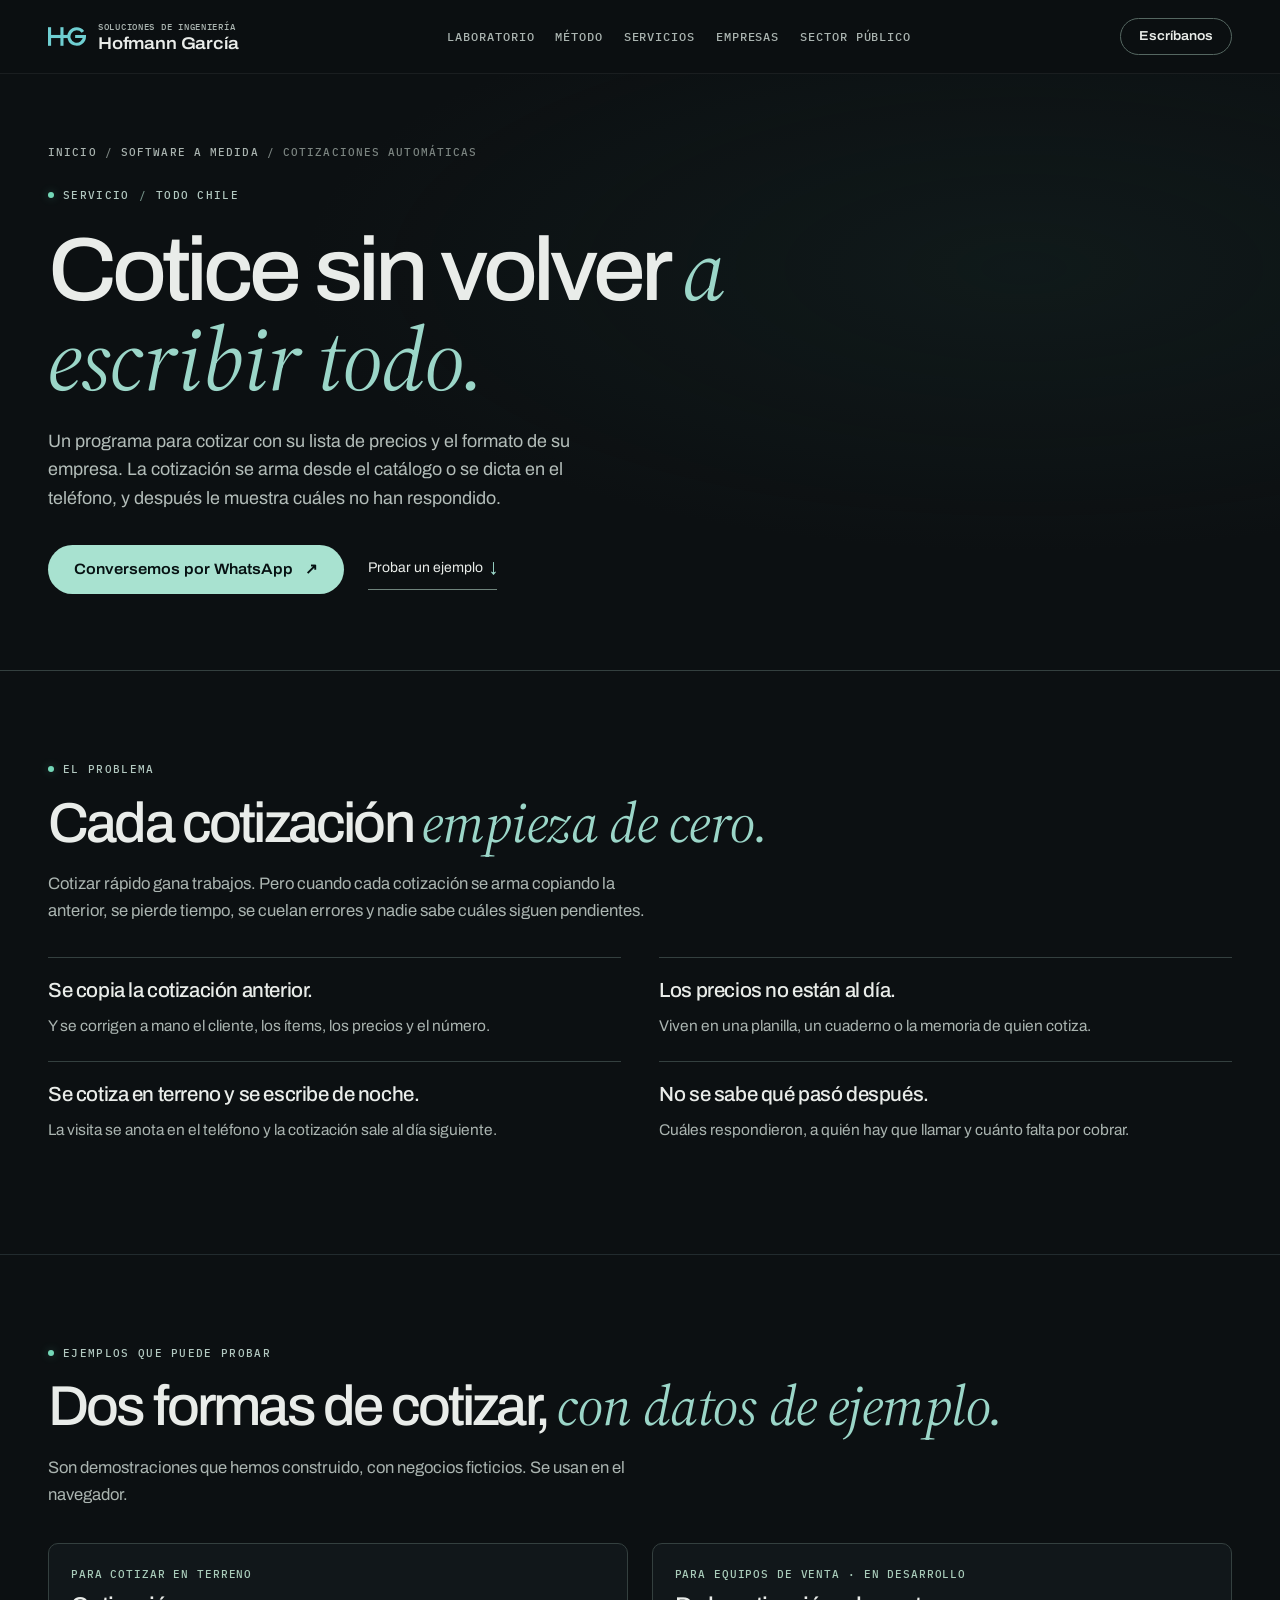
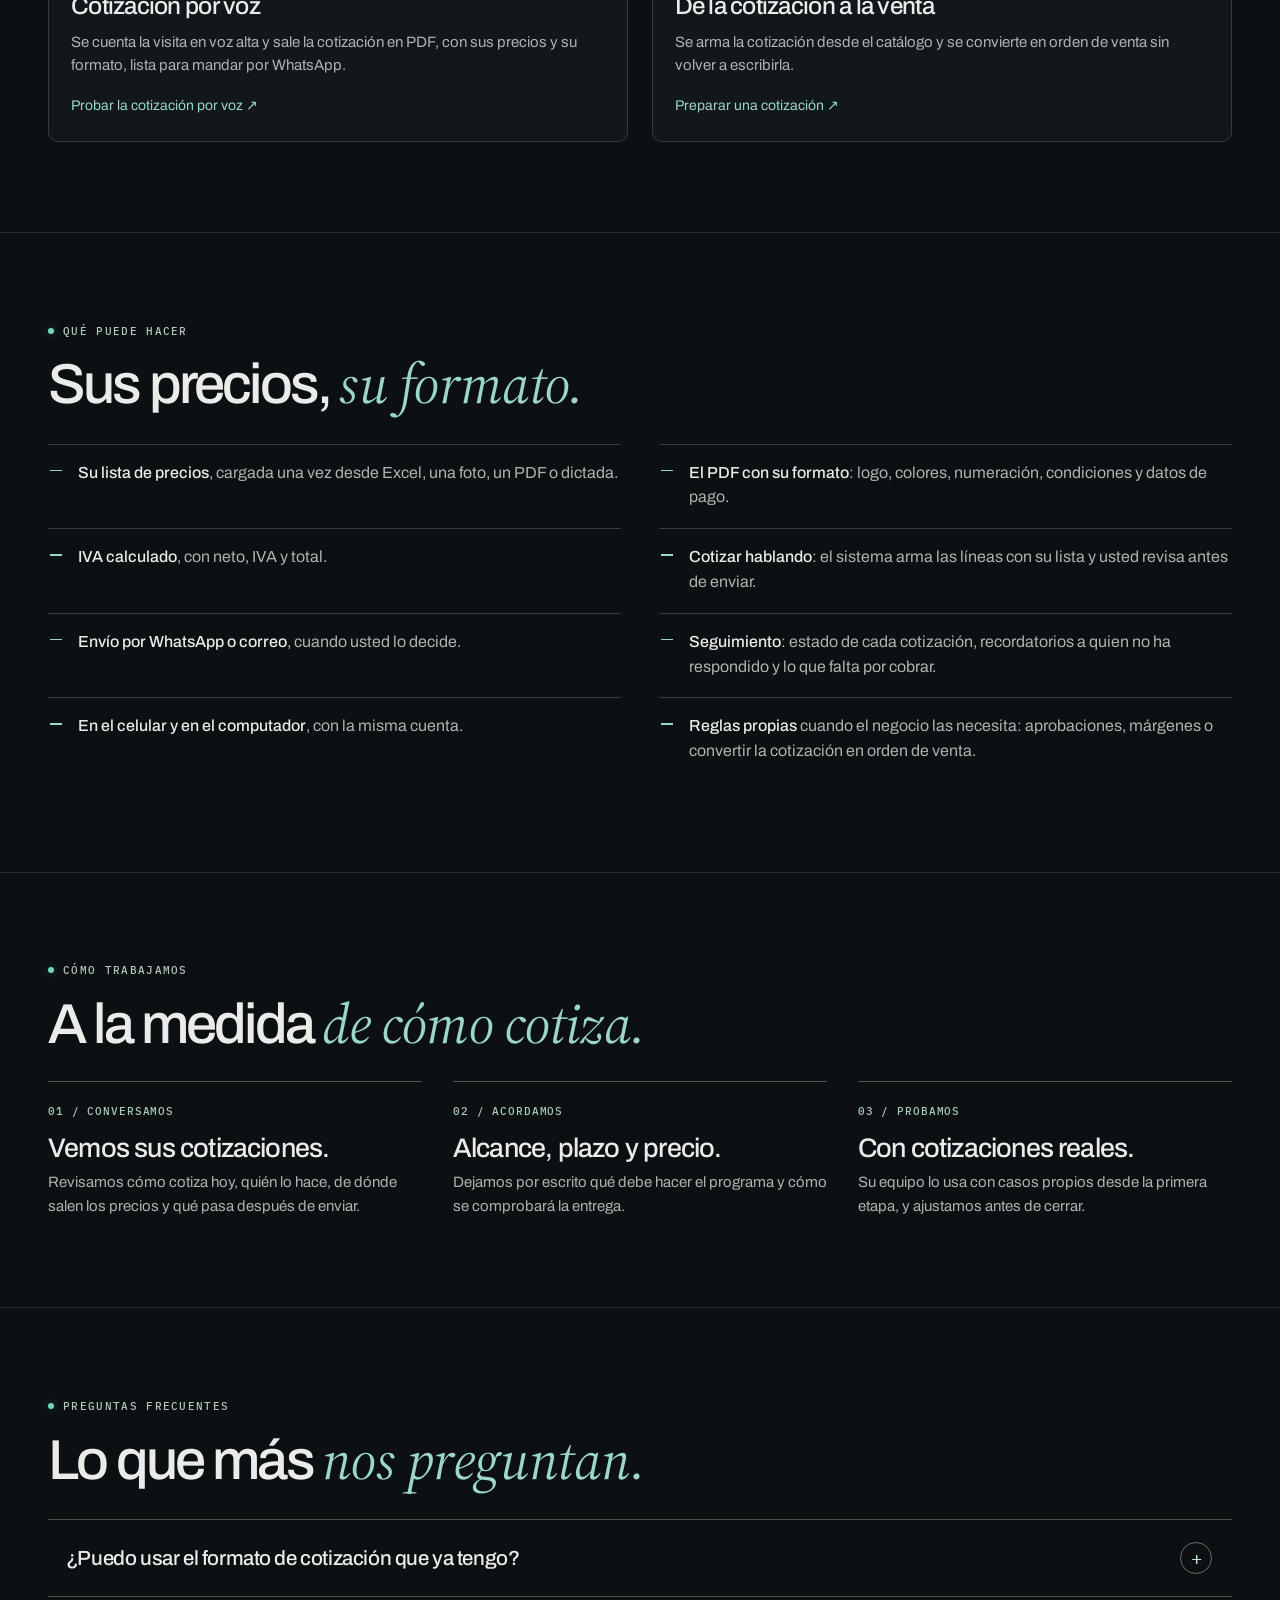
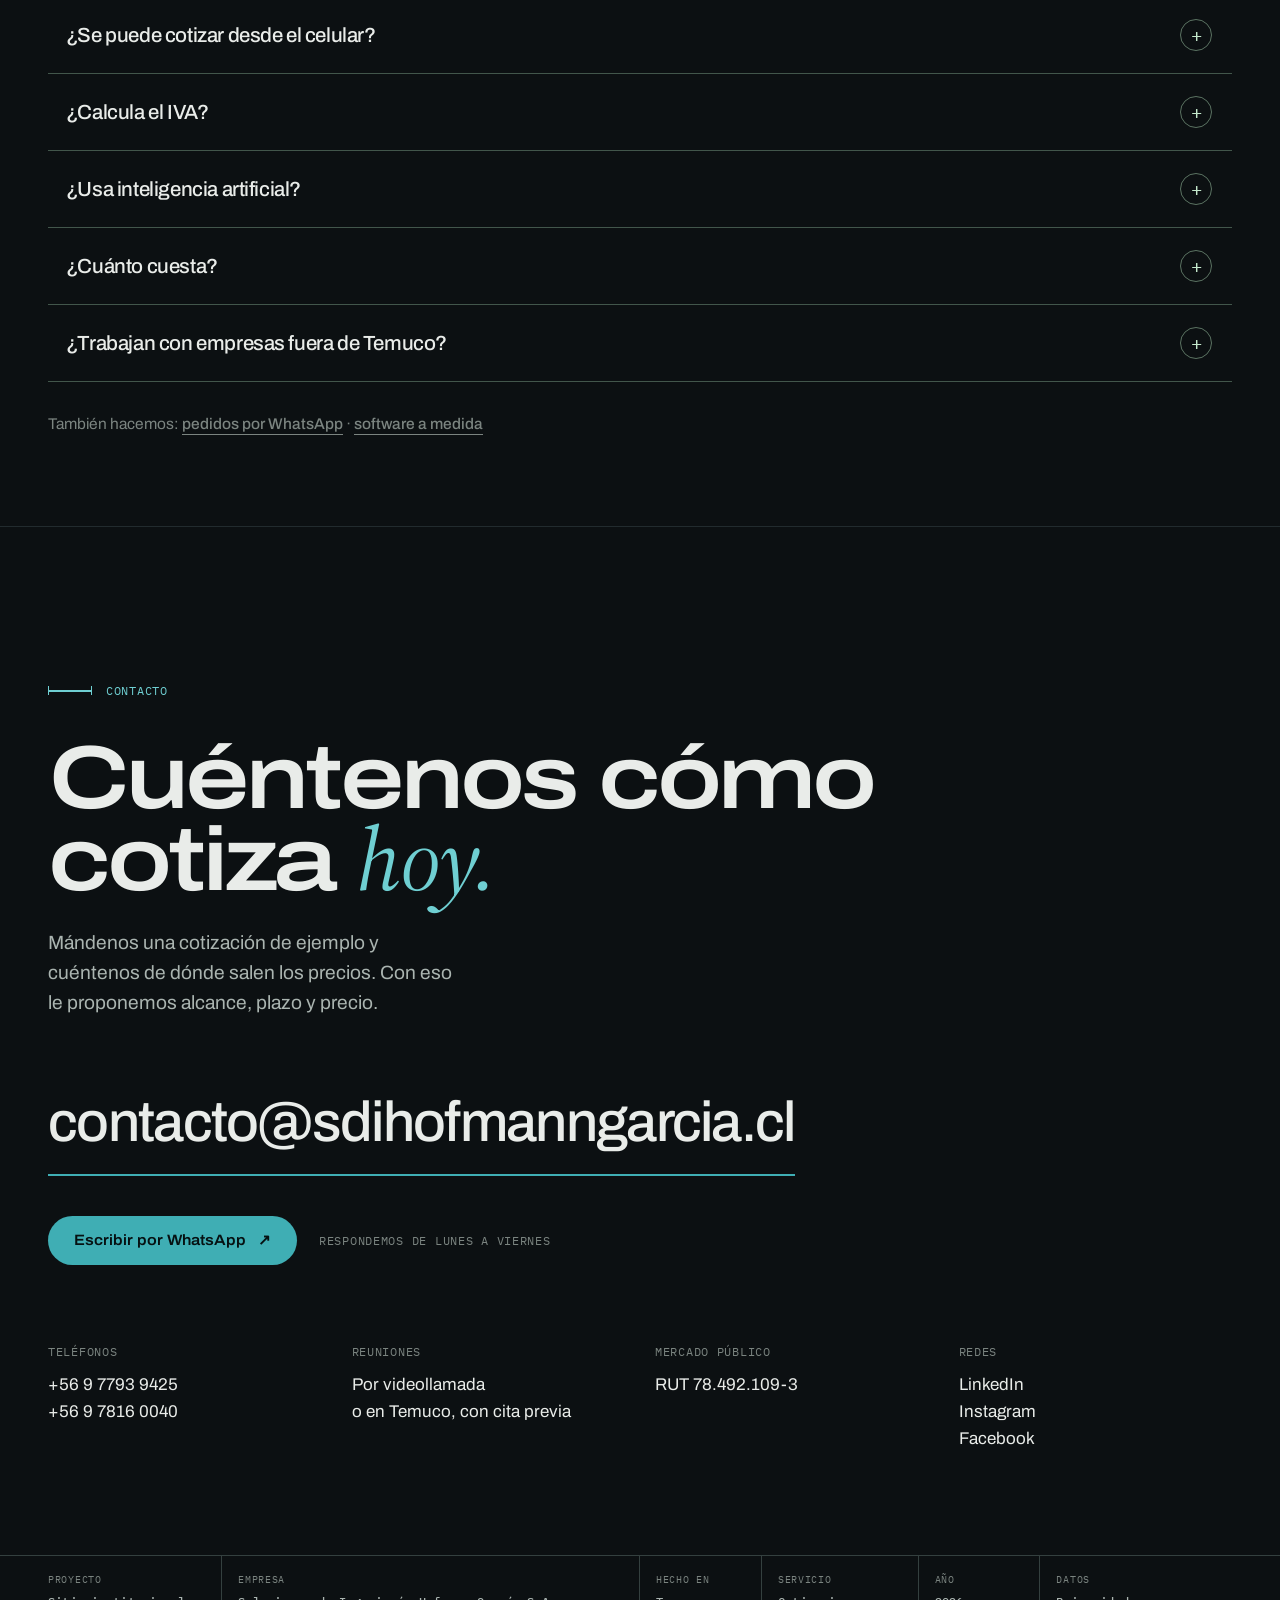
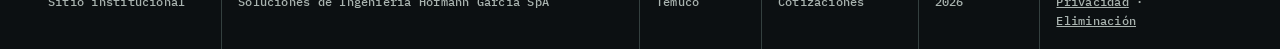
==== cotizaciones-automaticas/index.html @ 37c6a63c "Páginas de servicio: pedidos por WhatsApp y cotizaciones automáticas Co-Authored-By: Claude Opus 5.5" ====
<!doctype html>
<html lang="es">
<head>
<meta charset="utf-8">
<meta name="viewport" content="width=device-width, initial-scale=1">
<title>Programa para cotizar, también por voz — Hofmann García</title>
<meta name="description" content="Cotizaciones en PDF con sus precios y el formato de su empresa, armadas desde su lista o dictadas en el teléfono, con seguimiento de las que no responden. Para pymes de todo Chile.">
<meta name="theme-color" content="#0c1012">
<meta property="og:type" content="website">
<meta property="og:site_name" content="Soluciones de Ingeniería Hofmann García">
<meta property="og:title" content="Programa para cotizar, también por voz">
<meta property="og:description" content="Cotizaciones con sus precios y su formato, desde el catálogo o dictadas en el teléfono.">
<meta property="og:locale" content="es_CL">
<meta property="og:url" content="https://sdihofmanngarcia.cl/cotizaciones-automaticas/">
<meta property="og:image" content="https://sdihofmanngarcia.cl/assets/compartir.png">
<meta property="og:image:width" content="1200">
<meta property="og:image:height" content="630">
<meta property="og:image:alt" content="Cotizaciones automáticas. Soluciones de Ingeniería Hofmann García.">
<meta name="twitter:card" content="summary_large_image">
<link rel="canonical" href="https://sdihofmanngarcia.cl/cotizaciones-automaticas/">
<link rel="icon" href="../assets/favicon.svg" type="image/svg+xml">
<link rel="preconnect" href="https://fonts.googleapis.com">
<link rel="preconnect" href="https://fonts.gstatic.com" crossorigin>
<link rel="stylesheet" href="https://fonts.googleapis.com/css2?family=Archivo:wdth,wght@62..125,300..800&family=IBM+Plex+Mono:wght@400;500&family=Source+Serif+4:ital,opsz,wght@1,8..60,400;1,8..60,500&display=swap">
<link rel="stylesheet" href="../assets/estilos.css?v=7">
<link rel="stylesheet" href="../assets/laboratorio.css?v=2">
<link rel="stylesheet" href="../assets/secciones.css?v=1">
<link rel="stylesheet" href="../assets/servicio.css?v=2">
<script type="application/ld+json">
{"@context":"https://schema.org","@graph":[
{"@type":"Service","@id":"https://sdihofmanngarcia.cl/cotizaciones-automaticas/#servicio","name":"Programa para cotizar a medida","serviceType":"Sistema de cotizaciones","description":"Programa para cotizar con la lista de precios y el formato de la empresa: cotizaciones en PDF desde el catálogo o dictadas en el teléfono, con seguimiento de las que no han respondido.","url":"https://sdihofmanngarcia.cl/cotizaciones-automaticas/","provider":{"@type":"ProfessionalService","@id":"https://sdihofmanngarcia.cl/#empresa","name":"Soluciones de Ingeniería Hofmann García SpA","url":"https://sdihofmanngarcia.cl/"},"areaServed":{"@type":"Country","name":"Chile"},"availableLanguage":["es","en"]},
{"@type":"BreadcrumbList","itemListElement":[{"@type":"ListItem","position":1,"name":"Inicio","item":"https://sdihofmanngarcia.cl/"},{"@type":"ListItem","position":2,"name":"Desarrollo de software a medida","item":"https://sdihofmanngarcia.cl/desarrollo-de-software-a-medida/"},{"@type":"ListItem","position":3,"name":"Cotizaciones automáticas","item":"https://sdihofmanngarcia.cl/cotizaciones-automaticas/"}]},
{"@type":"FAQPage","mainEntity":[
{"@type":"Question","name":"¿Puedo usar el formato de cotización que ya tengo?","acceptedAnswer":{"@type":"Answer","text":"Sí. Tomamos como base una cotización que ya haya enviado: logo, colores, numeración, condiciones y datos de pago."}},
{"@type":"Question","name":"¿Se puede cotizar desde el celular?","acceptedAnswer":{"@type":"Answer","text":"Sí. Se cotiza en el teléfono, en terreno, y se sigue en el computador con la misma cuenta."}},
{"@type":"Question","name":"¿Calcula el IVA?","acceptedAnswer":{"@type":"Answer","text":"Sí. Los precios se guardan netos y la cotización muestra el neto, el IVA y el total."}},
{"@type":"Question","name":"¿Usa inteligencia artificial?","acceptedAnswer":{"@type":"Answer","text":"Puede usarla para ordenar una lista de precios o armar líneas a partir de lo dictado. Las reglas de su lista van primero y nada se envía sin que usted lo revise."}},
{"@type":"Question","name":"¿Cuánto cuesta?","acceptedAnswer":{"@type":"Answer","text":"Depende de cómo cotiza hoy: el tamaño del catálogo, cuántas personas cotizan y si hay aprobaciones o reglas de precio. Antes de empezar acordamos por escrito el alcance, el plazo y el precio."}},
{"@type":"Question","name":"¿Trabajan con empresas fuera de Temuco?","acceptedAnswer":{"@type":"Answer","text":"Sí. Trabajamos de forma remota con clientes de todo Chile, con reuniones por videollamada."}}
]}
]}
</script>
</head>
<body>
<a class="saltar" href="#contenido">Saltar al contenido</a>
<header class="barra">
  <a class="marca" href="../" aria-label="Soluciones de Ingeniería Hofmann García, inicio">
    <svg viewBox="0 0 147 72" width="38" height="19" aria-hidden="true"><g fill="none" stroke="currentColor" stroke-width="12"><path d="M6 0V72"/><path d="M54 0V72"/><path d="M6 36H81"/><path d="M135 18A30 30 0 1 0 141 36H105"/></g></svg>
    <span class="marca__texto"><span class="marca__pre">Soluciones de Ingeniería</span> <span>Hofmann García</span></span>
  </a>
  <nav class="menu" id="menu" aria-label="Secciones">
    <a href="../#laboratorio">Laboratorio</a>
    <a href="../#metodo">Método</a>
    <a href="../#servicios">Servicios</a>
    <a href="../#empresas">Empresas</a>
    <a href="../#sector-publico">Sector público</a>
  </nav>
  <div class="barra__lado">
    <a class="boton boton--chico" href="#contacto">Escríbanos</a>
    <button class="barra__abrir" type="button" aria-expanded="false" aria-controls="menu"><span></span><span></span><span class="sr">Menú</span></button>
  </div>
</header>

<main id="contenido">

  <section class="serv-cabeza">
    <div class="envoltura">
      <nav class="migas" aria-label="Ruta"><a href="../">Inicio</a> / <a href="../desarrollo-de-software-a-medida/">Software a medida</a> / Cotizaciones automáticas</nav>
      <p class="origen"><i aria-hidden="true"></i>Servicio <span>/</span> Todo Chile</p>
      <h1>Cotice sin volver <em>a escribir todo.</em></h1>
      <p class="serv-bajada">Un programa para cotizar con su lista de precios y el formato de su empresa. La cotización se arma desde el catálogo o se dicta en el teléfono, y después le muestra cuáles no han respondido.</p>
      <div class="serv-acciones">
        <a class="boton" href="https://wa.me/56978160040?text=Hola%2C%20vi%20su%20p%C3%A1gina%20de%20cotizaciones%20y%20quiero%20mejorar%20c%C3%B3mo%20cotizamos." target="_blank" rel="noopener">Conversemos por WhatsApp <span aria-hidden="true">↗</span></a>
        <a class="enlace-lab" href="#ejemplos">Probar un ejemplo <span aria-hidden="true">↓</span></a>
      </div>
    </div>
  </section>

  <section class="serv-bloque" id="problema">
    <div class="envoltura">
      <p class="origen"><i aria-hidden="true"></i>El problema</p>
      <h2>Cada cotización <em>empieza de cero.</em></h2>
      <p class="serv-intro">Cotizar rápido gana trabajos. Pero cuando cada cotización se arma copiando la anterior, se pierde tiempo, se cuelan errores y nadie sabe cuáles siguen pendientes.</p>
      <ul class="senales">
        <li><b>Se copia la cotización anterior.</b><span>Y se corrigen a mano el cliente, los ítems, los precios y el número.</span></li>
        <li><b>Los precios no están al día.</b><span>Viven en una planilla, un cuaderno o la memoria de quien cotiza.</span></li>
        <li><b>Se cotiza en terreno y se escribe de noche.</b><span>La visita se anota en el teléfono y la cotización sale al día siguiente.</span></li>
        <li><b>No se sabe qué pasó después.</b><span>Cuáles respondieron, a quién hay que llamar y cuánto falta por cobrar.</span></li>
      </ul>
    </div>
  </section>

  <section class="serv-bloque" id="ejemplos">
    <div class="envoltura">
      <p class="origen"><i aria-hidden="true"></i>Ejemplos que puede probar</p>
      <h2>Dos formas de cotizar, <em>con datos de ejemplo.</em></h2>
      <p class="serv-intro">Son demostraciones que hemos construido, con negocios ficticios. Se usan en el navegador.</p>
      <div class="ejemplos ejemplos--dos">
        <a class="ejemplo" href="https://cotizar-demo.sdihofmanngarcia.cl/" target="_blank" rel="noopener"><small>Para cotizar en terreno</small><h3>Cotización por voz</h3><p>Se cuenta la visita en voz alta y sale la cotización en PDF, con sus precios y su formato, lista para mandar por WhatsApp.</p><span>Probar la cotización por voz ↗</span></a>
        <a class="ejemplo" href="../#gestion-demo"><small>Para equipos de venta · en desarrollo</small><h3>De la cotización a la venta</h3><p>Se arma la cotización desde el catálogo y se convierte en orden de venta sin volver a escribirla.</p><span>Preparar una cotización ↗</span></a>
      </div>
    </div>
  </section>

  <section class="serv-bloque" id="que-hace">
    <div class="envoltura">
      <p class="origen"><i aria-hidden="true"></i>Qué puede hacer</p>
      <h2>Sus precios, <em>su formato.</em></h2>
      <ul class="entregables">
        <li><b>Su lista de precios</b>, cargada una vez desde Excel, una foto, un PDF o dictada.</li>
        <li><b>El PDF con su formato</b>: logo, colores, numeración, condiciones y datos de pago.</li>
        <li><b>IVA calculado</b>, con neto, IVA y total.</li>
        <li><b>Cotizar hablando</b>: el sistema arma las líneas con su lista y usted revisa antes de enviar.</li>
        <li><b>Envío por WhatsApp o correo</b>, cuando usted lo decide.</li>
        <li><b>Seguimiento</b>: estado de cada cotización, recordatorios a quien no ha respondido y lo que falta por cobrar.</li>
        <li><b>En el celular y en el computador</b>, con la misma cuenta.</li>
        <li><b>Reglas propias</b> cuando el negocio las necesita: aprobaciones, márgenes o convertir la cotización en orden de venta.</li>
      </ul>
    </div>
  </section>

  <section class="serv-bloque" id="como">
    <div class="envoltura">
      <p class="origen"><i aria-hidden="true"></i>Cómo trabajamos</p>
      <h2>A la medida <em>de cómo cotiza.</em></h2>
      <div class="etapas">
        <article><span>01 / Conversamos</span><h3>Vemos sus cotizaciones.</h3><p>Revisamos cómo cotiza hoy, quién lo hace, de dónde salen los precios y qué pasa después de enviar.</p></article>
        <article><span>02 / Acordamos</span><h3>Alcance, plazo y precio.</h3><p>Dejamos por escrito qué debe hacer el programa y cómo se comprobará la entrega.</p></article>
        <article><span>03 / Probamos</span><h3>Con cotizaciones reales.</h3><p>Su equipo lo usa con casos propios desde la primera etapa, y ajustamos antes de cerrar.</p></article>
      </div>
    </div>
  </section>

  <section class="serv-bloque" id="preguntas">
    <div class="envoltura">
      <p class="origen"><i aria-hidden="true"></i>Preguntas frecuentes</p>
      <h2>Lo que más <em>nos preguntan.</em></h2>
      <div class="preguntas">
        <details class="pregunta"><summary>¿Puedo usar el formato de cotización que ya tengo?<i aria-hidden="true"></i></summary><p>Sí. Tomamos como base una cotización que ya haya enviado: logo, colores, numeración, condiciones y datos de pago.</p></details>
        <details class="pregunta"><summary>¿Se puede cotizar desde el celular?<i aria-hidden="true"></i></summary><p>Sí. Se cotiza en el teléfono, en terreno, y se sigue en el computador con la misma cuenta.</p></details>
        <details class="pregunta"><summary>¿Calcula el IVA?<i aria-hidden="true"></i></summary><p>Sí. Los precios se guardan netos y la cotización muestra el neto, el IVA y el total.</p></details>
        <details class="pregunta"><summary>¿Usa inteligencia artificial?<i aria-hidden="true"></i></summary><p>Puede usarla para ordenar una lista de precios o armar líneas a partir de lo dictado. Las reglas de su lista van primero y nada se envía sin que usted lo revise.</p></details>
        <details class="pregunta"><summary>¿Cuánto cuesta?<i aria-hidden="true"></i></summary><p>Depende de cómo cotiza hoy: el tamaño del catálogo, cuántas personas cotizan y si hay aprobaciones o reglas de precio. Antes de empezar acordamos por escrito el alcance, el plazo y el precio. <a class="enlace" href="../desarrollo-de-software-a-medida/">Así trabajamos los proyectos a medida</a>.</p></details>
        <details class="pregunta"><summary>¿Trabajan con empresas fuera de Temuco?<i aria-hidden="true"></i></summary><p>Sí. Trabajamos de forma remota con clientes de todo Chile, con reuniones por videollamada.</p></details>
      </div>
      <p class="serv-relacionadas">También hacemos: <a class="enlace" href="../pedidos-por-whatsapp/">pedidos por WhatsApp</a> · <a class="enlace" href="../desarrollo-de-software-a-medida/">software a medida</a></p>
    </div>
  </section>

  <section class="contacto serv-contacto" id="contacto">
    <div class="envoltura">
      <p class="rotulo mono"><span class="cota-mini"></span>Contacto</p>
      <h2 class="contacto__titulo">Cuéntenos cómo<br>cotiza <em>hoy.</em></h2>
      <p class="entrada">Mándenos una cotización de ejemplo y cuéntenos de dónde salen los precios. Con eso le proponemos alcance, plazo y precio.</p>
      <a class="contacto__correo" href="mailto:contacto@sdihofmanngarcia.cl?subject=Consulta%3A%20cotizaciones">contacto@sdihofmanngarcia.cl</a>
      <p class="contacto__whatsapp"><a class="boton" href="https://wa.me/56978160040?text=Hola%2C%20vi%20su%20p%C3%A1gina%20de%20cotizaciones%20y%20quiero%20mejorar%20c%C3%B3mo%20cotizamos." target="_blank" rel="noopener">Escribir por WhatsApp <span aria-hidden="true">↗</span></a><span class="mono">Respondemos de lunes a viernes</span></p>
      <div class="contacto__datos">
        <div><p class="mono">Teléfonos</p><p><a href="tel:+56977939425">+56 9 7793 9425</a><br><a href="tel:+56978160040">+56 9 7816 0040</a></p></div>
        <div><p class="mono">Reuniones</p><p>Por videollamada<br>o en Temuco, con cita previa</p></div>
        <div><p class="mono">Mercado Público</p><p>RUT 78.492.109-3</p></div>
        <div><p class="mono">Redes</p><p><a href="https://www.linkedin.com/company/hofmann-garcia/" target="_blank" rel="noopener">LinkedIn</a><br><a href="https://www.instagram.com/soluciones.hg" target="_blank" rel="noopener">Instagram</a><br><a href="https://www.facebook.com/solucioneshofmanngarcia" target="_blank" rel="noopener">Facebook</a></p></div>
      </div>
    </div>
    <footer class="pie">
      <div class="envoltura pie__cajetin mono">
        <div><span>Proyecto</span><b>Sitio institucional</b></div>
        <div><span>Empresa</span><b>Soluciones de Ingeniería Hofmann García SpA</b></div>
        <div><span>Hecho en</span><b>Temuco</b></div>
        <div><span>Servicio</span><b>Cotizaciones</b></div>
        <div><span>Año</span><b class="pie__anio">2026</b></div>
        <div><span>Datos</span><b><a href="../privacidad.html">Privacidad</a> · <a href="../eliminacion-de-datos.html">Eliminación</a></b></div>
      </div>
    </footer>
  </section>
</main>

<script>
(() => {
  const menu = document.getElementById('menu'), abrir = document.querySelector('.barra__abrir'), barra = document.querySelector('.barra');
  const movil = matchMedia('(max-width: 900px)');
  const cerrar = () => { menu.classList.remove('abierto'); abrir.setAttribute('aria-expanded', 'false'); menu.inert = movil.matches; };
  cerrar(); movil.addEventListener('change', cerrar);
  abrir.addEventListener('click', () => { const ab = !menu.classList.contains('abierto'); menu.classList.toggle('abierto', ab); menu.inert = !ab && movil.matches; abrir.setAttribute('aria-expanded', String(ab)); });
  document.addEventListener('keydown', (e) => { if (e.key === 'Escape' && menu.classList.contains('abierto')) { cerrar(); abrir.focus(); } });
  addEventListener('scroll', () => barra.classList.toggle('con-fondo', scrollY > 40), { passive: true });
  document.querySelector('.pie__anio').textContent = new Date().getFullYear();
})();
</script>
</body>
</html>
---- assets/estilos.css ----
/* Hofmann García — sitio 2026
 * Grafito y teal de la marca. Archivo expandido para los titulares, Source
 * Serif en cursiva para el énfasis, IBM Plex Mono para todo lo que se lee
 * como rótulo de plano. */

:root{
  color-scheme:dark;
  --fondo:#0c1012; --fondo-2:#11171a; --sup:#151c1f; --sup-2:#1b2427;
  --tinta:#E9ECE9; --tinta-2:#AAB4B0; --tenue:#7B8480;
  --regla:#222b2e; --regla-2:#34403f;
  --acento:#3FAEB4; --acento-claro:#6FCFD2; --acento-hondo:#14646D; --acento-velo:rgba(63,174,180,.12);
  --lago:#7C8FE8;
  --papel:#F1F2EF; --papel-tinta:#141819; --papel-2:#4a5152; --papel-regla:#cfd3cc;

  --titular:"Archivo","Helvetica Neue",Arial,sans-serif;
  --serif:"Source Serif 4",Georgia,serif;
  --mono:"IBM Plex Mono",ui-monospace,Consolas,monospace;

  --ancho:1320px;
  --margen:clamp(16px,4vw,48px);
  --banda:clamp(88px,12vw,180px);
  --curva:cubic-bezier(.2,.7,.1,1);
}

*,*::before,*::after{box-sizing:border-box}
html{-webkit-text-size-adjust:100%;text-size-adjust:100%;overflow-x:clip}
html.lenis,html.lenis body{height:auto}
.lenis.lenis-smooth{scroll-behavior:auto!important}
body{
  margin:0;background:var(--fondo);color:var(--tinta);
  font:400 17px/1.6 var(--titular);font-variation-settings:"wdth" 100;
  -webkit-font-smoothing:antialiased;overflow-x:hidden;
}
body.cargando{overflow:hidden}
img,svg{display:block;max-width:100%}
a{color:inherit}
h1,h2,h3{margin:0;font-weight:600}
p{margin:0}
.mono{font-family:var(--mono);font-size:12px;letter-spacing:.06em;text-transform:uppercase}
.sr{position:absolute;width:1px;height:1px;overflow:hidden;clip:rect(0 0 0 0);white-space:nowrap}
.envoltura{width:100%;max-width:var(--ancho);margin:0 auto;padding:0 var(--margen)}
em{font-family:var(--serif);font-style:italic;font-weight:400;color:var(--acento-claro);font-variation-settings:normal;letter-spacing:-.01em}
:focus-visible{outline:2px solid var(--acento-claro);outline-offset:3px;border-radius:2px}
::selection{background:var(--acento);color:#061112}

.saltar{position:fixed;left:12px;top:-60px;z-index:100;background:var(--acento);color:#061112;padding:10px 14px;font-weight:600;text-decoration:none}
.saltar:focus{top:12px}

main{position:relative;z-index:2}
/* ------------------------------------------------------------ barra */
.barra{
  position:fixed;top:0;left:0;right:0;z-index:40;
  display:flex;align-items:center;justify-content:space-between;gap:24px;
  padding:18px var(--margen);
  transition:background .4s,border-color .4s,transform .5s var(--curva);
  border-bottom:1px solid transparent;
}
.barra.con-fondo{background:rgba(12,16,18,.78);backdrop-filter:blur(12px);-webkit-backdrop-filter:blur(12px);border-color:var(--regla)}
.barra.oculta{transform:translateY(-100%)}
.marca{white-space:nowrap;display:flex;align-items:center;gap:12px;text-decoration:none;font-weight:600;letter-spacing:-.01em;font-variation-settings:"wdth" 110}
.marca svg{color:var(--acento-claro)}
/* en pantallas anchas el nombre va en una línea; en las demás, apilado */
.marca__pre{font-weight:500}
@media (max-width:1360px){
  .marca__texto{display:flex;flex-direction:column;line-height:1.15}
  .marca__pre{font:500 10.5px/1.2 var(--mono);letter-spacing:.06em;text-transform:uppercase;color:var(--tinta-2)}
}
.menu{display:flex;gap:clamp(14px,2.2vw,34px)}
.menu a{white-space:nowrap;font:500 12px/1 var(--mono);letter-spacing:.08em;text-transform:uppercase;text-decoration:none;color:var(--tinta-2);padding:8px 0;position:relative}
.menu a::after{content:"";position:absolute;left:0;right:0;bottom:2px;height:1px;background:var(--acento-claro);transform:scaleX(0);transform-origin:right;transition:transform .45s var(--curva)}
.menu a:hover,.menu a.activo{color:var(--tinta)}
.menu a:hover::after,.menu a.activo::after{transform:scaleX(1);transform-origin:left}
.barra__lado{display:flex;align-items:center;gap:20px}
.reloj{white-space:nowrap;font:500 11px/1 var(--mono);letter-spacing:.1em;text-transform:uppercase;color:var(--tenue)}
.reloj b{color:var(--tinta-2);font-weight:500}
.barra__abrir{display:none;background:none;border:0;padding:10px 4px;color:var(--tinta)}
.barra__abrir span:not(.sr){display:block;width:24px;height:1.5px;background:currentColor;margin:5px 0;transition:transform .4s var(--curva)}
.barra__abrir[aria-expanded="true"] span:nth-child(1){transform:translateY(3.25px) rotate(45deg)}
.barra__abrir[aria-expanded="true"] span:nth-child(2){transform:translateY(-3.25px) rotate(-45deg)}

/* ------------------------------------------------------------ botones */
.boton{
  --x:0px;--y:0px;
  display:inline-flex;align-items:center;gap:12px;
  padding:17px 26px;background:var(--acento);color:#061112;text-decoration:none;
  font:600 15px/1 var(--titular);font-variation-settings:"wdth" 108;
  border-radius:999px;position:relative;overflow:hidden;isolation:isolate;
  transition:color .4s;
}
.boton::before{content:"";position:absolute;inset:0;z-index:-1;background:var(--tinta);transform:translateY(101%);border-radius:inherit;transition:transform .5s var(--curva)}
.boton:hover::before{transform:none}
.boton span{transition:transform .4s var(--curva)}
.boton:hover span{transform:translateX(4px)}
.boton--chico{padding:11px 18px;font-size:13px}
.enlace{font-weight:500;text-decoration:none;background:linear-gradient(currentColor,currentColor) 0 100%/100% 1px no-repeat;padding-bottom:3px;transition:background-size .5s var(--curva)}
.enlace:hover{background-size:0 1px;background-position:100% 100%}

/* ------------------------------------------------------------ regla */
.regla{
  position:fixed;right:clamp(14px,1.6vw,26px);top:50%;z-index:30;
  height:min(46vh,380px);transform:translateY(-50%);
  display:flex;flex-direction:column;align-items:center;
}
.regla__tope{width:11px;height:1.5px;background:var(--acento)}
.regla__linea{flex:1;width:1.5px;background:var(--regla-2);position:relative}
.regla__avance{position:absolute;left:0;top:0;width:100%;height:100%;background:var(--acento);transform-origin:top;transform:scaleY(0)}
.regla__rotulo{
  position:absolute;right:18px;top:50%;writing-mode:vertical-rl;transform:translateY(-50%) rotate(180deg);
  font:500 10.5px/1 var(--mono);letter-spacing:.14em;text-transform:uppercase;color:var(--tenue);white-space:nowrap;
}
.regla__rotulo b{color:var(--tinta);font-weight:500}
/* sobre la banda clara, la regla y el cursor pasan a tinta oscura */
.en-claro .regla__rotulo{color:var(--papel-2)}
.en-claro .regla__rotulo b{color:var(--papel-tinta)}
.en-claro .regla__linea{background:var(--papel-regla)}
.en-claro .regla__tope,.en-claro .regla__avance{background:var(--acento-hondo)}
.en-claro .cursor__cruz::before,.en-claro .cursor__cruz::after{background:var(--papel-tinta)}

/* ------------------------------------------------------------ rótulos de sección */
.rotulo{display:flex;align-items:center;gap:14px;color:var(--acento-claro);margin-bottom:clamp(22px,3vw,38px)}
.cota-mini{display:inline-block;width:44px;height:9px;position:relative;flex:none}
.cota-mini::before{content:"";position:absolute;left:0;right:0;top:4px;height:1.5px;background:currentColor}
.cota-mini::after{content:"";position:absolute;inset:0;border-left:1.5px solid currentColor;border-right:1.5px solid currentColor}
.titulo-seccion{
  font-size:clamp(40px,7.2vw,112px);line-height:.92;letter-spacing:-.035em;font-weight:600;
  font-variation-settings:"wdth" 118;
}
.entrada{font-size:clamp(17px,1.5vw,21px);line-height:1.55;color:var(--tinta-2);max-width:38ch}
.etiquetas{color:var(--tenue);font-size:11px;line-height:1.8}

/* ------------------------------------------------------------ 02 método */
.metodo{position:relative;overflow:hidden;background:linear-gradient(transparent,var(--fondo) 18%)}
.metodo__pista{display:flex;align-items:center;gap:clamp(20px,2.4vw,40px);padding:0 var(--margen);width:max-content;min-height:100vh;min-height:100svh}
.metodo__cabeza{width:min(84vw,600px);flex:none;display:grid;gap:26px;padding-right:clamp(10px,3vw,60px)}
.metodo__cabeza .titulo-seccion{font-size:clamp(40px,5.6vw,92px)}
.metodo__cabeza .rotulo{margin-bottom:0}
.paso{
  width:min(80vw,440px);flex:none;position:relative;
  border-top:1.5px solid var(--regla-2);padding-top:26px;
}
.paso::before{content:"";position:absolute;left:0;top:-6px;width:1.5px;height:11px;background:var(--acento)}
.paso__num{position:absolute;right:0;top:18px;font:500 clamp(56px,6vw,96px)/1 var(--titular);font-variation-settings:"wdth" 70;color:transparent;-webkit-text-stroke:1px var(--regla-2);letter-spacing:-.04em}
.paso__dibujo{width:100%;height:auto;aspect-ratio:3/2;max-height:34vh;margin:18px 0 26px;background:
  linear-gradient(var(--regla) 1px,transparent 1px) 0 0/20px 20px,
  linear-gradient(90deg,var(--regla) 1px,transparent 1px) 0 0/20px 20px;
  border:1px solid var(--regla)}
.paso__dibujo path,.paso__dibujo circle,.paso__dibujo rect{fill:none;stroke:var(--acento-claro);stroke-width:1.6;vector-effect:non-scaling-stroke}
.paso h3{font-size:clamp(26px,2.4vw,34px);letter-spacing:-.02em;font-variation-settings:"wdth" 115;margin-bottom:12px}
.paso p{color:var(--tinta-2);max-width:36ch}

/* ------------------------------------------------------------ 03 servicios */
.servicios{padding-top:var(--banda);padding-bottom:var(--banda);background:var(--fondo)}
.lista-servicios{list-style:none;margin:clamp(36px,5vw,70px) 0 0;padding:0;border-top:1px solid var(--regla-2)}
.servicio{border-bottom:1px solid var(--regla-2);position:relative}
.servicio::before{content:"";position:absolute;left:0;right:0;top:0;bottom:0;background:var(--acento-velo);transform:scaleY(0);transform-origin:bottom;transition:transform .55s var(--curva);pointer-events:none}
.servicio:hover::before,.servicio.abierto::before{transform:scaleY(1)}
.servicio__cabeza{
  width:100%;display:grid;grid-template-columns:70px 1fr 40px;align-items:center;gap:16px;
  padding:clamp(20px,2.6vw,34px) 8px;background:none;border:0;color:inherit;text-align:left;font:inherit;cursor:pointer;
}
.servicio__num{color:var(--acento-claro)}
.servicio__nombre{font-size:clamp(28px,4.6vw,68px);line-height:1;letter-spacing:-.035em;font-weight:500;font-variation-settings:"wdth" 112;transition:transform .55s var(--curva),font-variation-settings .55s var(--curva)}
.servicio:hover .servicio__nombre,.servicio.abierto .servicio__nombre{transform:translateX(14px);font-variation-settings:"wdth" 125}
.servicio__signo{width:22px;height:22px;position:relative;justify-self:end}
.servicio__signo::before,.servicio__signo::after{content:"";position:absolute;background:var(--tinta);left:0;top:10px;width:22px;height:1.5px;transition:transform .45s var(--curva)}
.servicio__signo::after{transform:rotate(90deg)}
.servicio.abierto .servicio__signo::after{transform:rotate(0)}
.servicio__cuerpo{display:grid;grid-template-rows:0fr;transition:grid-template-rows .55s var(--curva)}
.servicio.abierto .servicio__cuerpo{grid-template-rows:1fr}
.servicio__cuerpo>div{overflow:hidden;padding-left:94px;padding-right:8px}
.servicio__cuerpo p:first-child{max-width:60ch;color:var(--tinta-2);font-size:clamp(16px,1.3vw,19px);padding-top:2px}
.servicio__cuerpo .etiquetas{margin:14px 0 30px}

/* ------------------------------------------------------------ 04 laboratorio */
.laboratorio{padding-top:var(--banda);padding-bottom:var(--banda);background:var(--fondo)}
.laboratorio__cabeza{display:flex;justify-content:space-between;align-items:flex-end;gap:30px;flex-wrap:wrap}
.laminas{display:grid;grid-template-columns:repeat(3,1fr);gap:clamp(14px,1.6vw,22px);margin-top:clamp(40px,5vw,70px)}
.lamina{
  --rx:0deg;--ry:0deg;
  position:relative;display:flex;flex-direction:column;
  border:1px solid var(--regla-2);background:var(--fondo-2);padding:18px 18px 0;
  transform:perspective(900px) rotateX(var(--rx)) rotateY(var(--ry));transition:transform .5s var(--curva),border-color .4s;
}
.lamina:hover{border-color:var(--acento-hondo)}
.lamina::after{content:"";position:absolute;inset:6px;border:1px solid var(--regla);pointer-events:none}
.lamina__dibujo{aspect-ratio:2/1.1;display:grid;place-items:center;margin-bottom:22px;border-bottom:1px solid var(--regla);background:
  radial-gradient(circle,var(--regla-2) 1px,transparent 1.4px) 0 0/16px 16px}
.lamina__dibujo svg{width:70%;height:auto}
.lamina__dibujo path,.lamina__dibujo rect,.lamina__dibujo circle,.lamina__dibujo ellipse{fill:none;stroke:var(--acento-claro);stroke-width:1.5;vector-effect:non-scaling-stroke}
.lamina h3{font-size:clamp(20px,1.7vw,24px);line-height:1.15;letter-spacing:-.02em;font-variation-settings:"wdth" 108;margin-bottom:10px}
.lamina>p{color:var(--tinta-2);font-size:15.5px;line-height:1.55;margin-bottom:22px}
.cajetin{margin:auto -18px 0;display:grid;grid-template-columns:1fr 1fr;border-top:1px solid var(--regla-2)}
.cajetin div{padding:10px 18px;border-right:1px solid var(--regla-2);border-bottom:1px solid var(--regla-2)}
.cajetin div:nth-child(2n){border-right:0}
.cajetin div:nth-last-child(-n+2){border-bottom:0}
.cajetin div:last-child:nth-child(odd){grid-column:1/-1;border-right:0}
.cajetin dt{font-size:9.5px;color:var(--tenue);margin-bottom:3px}
.cajetin dd{margin:0;font-size:11.5px;color:var(--tinta);text-transform:none;letter-spacing:.02em}
.laboratorio__pie{margin-top:40px;font-size:clamp(17px,1.5vw,21px);color:var(--tinta-2)}
.laboratorio__pie .enlace{color:var(--tinta)}

/* ------------------------------------------------------------ 05 empresas */
.empresas{padding-top:var(--banda);padding-bottom:var(--banda);background:var(--fondo)}
.empresas__cabeza{display:flex;justify-content:space-between;align-items:flex-end;gap:30px;flex-wrap:wrap}
.ofertas{display:grid;grid-template-columns:repeat(3,1fr);margin-top:clamp(40px,5vw,70px);border-top:1.5px solid var(--tinta)}
.oferta{padding:26px 26px 30px 0;border-right:1px solid var(--regla-2);position:relative}
.oferta+.oferta{padding-left:26px}
.oferta:last-child{border-right:0}
.oferta::before{content:"";position:absolute;left:0;right:0;top:-1.5px;height:1.5px;background:var(--acento-claro);transform:scaleX(0);transform-origin:left;transition:transform .6s var(--curva)}
.oferta+.oferta::before{left:0}
.oferta:hover::before{transform:scaleX(1)}
.oferta__tope{color:var(--acento-claro);margin-bottom:18px}
.oferta h3{font-size:clamp(26px,2.6vw,38px);letter-spacing:-.03em;font-variation-settings:"wdth" 115;margin-bottom:12px}
.oferta p:last-child{color:var(--tinta-2);max-width:34ch}
.empresas__pie{margin-top:clamp(30px,4vw,48px);color:var(--tenue);text-transform:none;letter-spacing:.03em;font-size:12px}

/* ------------------------------------------------------------ 05 sector público (banda clara) */
.publico{background:var(--papel);color:var(--papel-tinta);padding:var(--banda) 0;position:relative}
.publico::before{content:"";position:absolute;inset:0;pointer-events:none;background:
  linear-gradient(var(--papel-regla) 1px,transparent 1px) 0 0/40px 40px,
  linear-gradient(90deg,var(--papel-regla) 1px,transparent 1px) 0 0/40px 40px;opacity:.45}
.publico .envoltura{position:relative}
.publico .rotulo{color:var(--acento-hondo)}
.publico em{color:var(--acento-hondo)}
.publico__cabeza{display:flex;justify-content:space-between;align-items:flex-end;gap:30px;flex-wrap:wrap}
.publico .entrada{color:var(--papel-2)}
.modalidades{display:grid;grid-template-columns:repeat(3,1fr);gap:0;margin-top:clamp(40px,5vw,70px);border-top:1.5px solid var(--papel-tinta)}
.modalidad{padding:26px 26px 30px 0;border-right:1px solid var(--papel-regla)}
.modalidad+.modalidad{padding-left:26px}
.modalidad:last-child{border-right:0}
.modalidad__tope{color:var(--acento-hondo);margin-bottom:18px}
.modalidad h3{font-size:clamp(26px,2.6vw,38px);letter-spacing:-.03em;font-variation-settings:"wdth" 115;margin-bottom:12px}
.modalidad p:last-child{color:var(--papel-2);max-width:34ch}
.ficha{margin:clamp(40px,5vw,64px) 0 0;display:grid;grid-template-columns:repeat(3,1fr);border:1.5px solid var(--papel-tinta);background:var(--papel)}
.ficha div{padding:14px 18px;border-right:1px solid var(--papel-regla);border-bottom:1px solid var(--papel-regla)}
.ficha div:nth-child(3n){border-right:0}
.ficha div:nth-last-child(-n+3){border-bottom:0}
.ficha dt{font-size:10px;color:var(--papel-2);margin-bottom:4px}
.ficha dd{margin:0;font-size:12.5px;text-transform:none;letter-spacing:.02em;color:var(--papel-tinta)}

/* ------------------------------------------------------------ 07 contacto */
.contacto{padding-top:var(--banda);background:var(--fondo);position:relative}
.contacto__titulo{font-size:clamp(46px,9vw,150px);line-height:.9;letter-spacing:-.045em;font-variation-settings:"wdth" 122;margin-bottom:28px}
.contacto__correo{
  display:inline-block;margin-top:clamp(34px,5vw,60px);text-decoration:none;
  font-size:clamp(24px,4.4vw,64px);letter-spacing:-.03em;font-weight:500;font-variation-settings:"wdth" 100;
  border-bottom:2px solid var(--acento);padding-bottom:6px;word-break:break-all;transition:color .3s
}
.contacto__correo:hover{color:var(--acento-claro)}
.contacto__whatsapp{display:flex;flex-wrap:wrap;align-items:center;gap:14px 22px;margin-top:clamp(26px,3.4vw,40px)}
.contacto__whatsapp .mono{color:var(--tenue)}
.contacto__datos{display:grid;grid-template-columns:repeat(4,1fr);gap:30px;margin-top:clamp(50px,6vw,90px);padding-bottom:clamp(60px,8vw,110px)}
.contacto__datos .mono{color:var(--tenue);margin-bottom:10px}
.contacto__datos a{text-decoration:none}
.contacto__datos a:hover{color:var(--acento-claro)}
.pie{border-top:1px solid var(--regla-2)}
.pie__cajetin{display:grid;grid-template-columns:1fr 2.4fr .7fr .9fr .7fr 1.1fr}
.pie__cajetin div{padding:16px 16px 18px;border-right:1px solid var(--regla-2)}
.pie__cajetin div:first-child{padding-left:0}
.pie__cajetin div:last-child{border-right:0}
.pie__cajetin span{display:block;font-size:9.5px;color:var(--tenue);margin-bottom:5px}
.pie__cajetin b{font-weight:500;font-size:11.5px;color:var(--tinta-2);text-transform:none;letter-spacing:.02em}

/* ------------------------------------------------------------ pantallas medianas y chicas */
@media (max-width:1280px){
  .reloj{display:none}
  .menu{gap:clamp(12px,1.6vw,22px)}
}
@media (max-width:1080px){
  .laminas{grid-template-columns:1fr 1fr}
}
@media (max-width:900px){
  .barra{padding:14px var(--margen)}
  .barra__abrir{display:block}
  .barra .boton--chico{display:none}
  .menu{
    position:fixed;inset:0;z-index:-1;flex-direction:column;justify-content:center;gap:6px;padding:0 var(--margen);
    background:var(--fondo);clip-path:inset(0 0 100% 0);transition:clip-path .6s var(--curva);
  }
  .menu.abierto{clip-path:inset(0)}
  .menu a{font:600 clamp(34px,9vw,52px)/1.15 var(--titular);text-transform:none;letter-spacing:-.03em;font-variation-settings:"wdth" 115;color:var(--tinta)}
  .menu a::after{display:none}
  .regla{display:none}
  .metodo__pista{flex-direction:column;align-items:stretch;width:auto;gap:56px;padding-top:var(--banda);padding-bottom:var(--banda);min-height:0}
  .metodo__cabeza{width:auto}
  .paso{width:100%}
  .modalidades,.ofertas{grid-template-columns:1fr}
  .oferta,.oferta+.oferta{padding:24px 0;border-right:0;border-bottom:1px solid var(--regla-2)}
  .modalidad,.modalidad+.modalidad{padding:24px 0;border-right:0;border-bottom:1px solid var(--papel-regla)}
  .ficha{grid-template-columns:1fr 1fr}
  .ficha div:nth-child(3n){border-right:1px solid var(--papel-regla)}
  .ficha div:nth-child(2n){border-right:0}
  .ficha div:nth-last-child(-n+3){border-bottom:1px solid var(--papel-regla)}
  .ficha div:nth-last-child(-n+2){border-bottom:0}
  .contacto__datos{grid-template-columns:1fr;gap:24px}
  .pie__cajetin{grid-template-columns:1fr 1fr}
  .pie__cajetin div{border-bottom:1px solid var(--regla-2)}
  .pie__cajetin div:nth-child(2){grid-column:1/-1;order:-1;padding-left:0;border-right:0}
  .pie__cajetin div:first-child{padding-left:0}
}
@media (max-width:640px){
  body{font-size:16px}
  .laminas{grid-template-columns:1fr}
  .portada__arriba span:last-child{display:none}
  .portada__abajo{flex-direction:column;align-items:flex-start;gap:14px}
  .bajar{display:none}
  .servicio__cabeza{grid-template-columns:44px 1fr 28px;gap:10px}
  .servicio__cuerpo>div{padding-left:8px}
  .ficha{grid-template-columns:1fr}
  .ficha div,.ficha div:nth-child(3n){border-right:0;border-bottom:1px solid var(--papel-regla)}
  .ficha div:last-child{border-bottom:0}
}

/* ------------------------------------------------------------ movimiento reducido */
@media (prefers-reduced-motion:reduce){
  .bajar__linea{animation:none}
  /* modo suave: el método se lee como grilla, sin pista horizontal */
  .metodo__pista{display:grid;grid-template-columns:repeat(auto-fit,minmax(260px,1fr));align-items:start;width:auto;
    min-height:0;padding-top:var(--banda);padding-bottom:var(--banda);gap:40px clamp(20px,2.4vw,40px);max-width:var(--ancho);margin:0 auto}
  .metodo__cabeza{grid-column:1/-1;width:auto;max-width:760px}
  .paso{width:auto}
}
---- assets/laboratorio.css ----
/* El instrumento comparte el grafito, la tipografía y el turquesa del sitio. */
.barra { background: #0c1012f5; border-color: #ffffff10; }
.barra .marca__texto { display: flex; flex-direction: column; line-height: 1.12; }
.barra .marca__pre { font: 500 9px/1.6 var(--mono); letter-spacing: .08em; text-transform: uppercase; color: var(--tinta-2); }
.barra .boton { background: transparent; border: 1px solid #556761; color: var(--tinta); }
.barra .boton:hover { color: #10201c; }
.regla { display: none; }
.portada {
  padding: clamp(102px, 14vh, 160px) var(--margen) clamp(44px, 6vh, 70px);
  background: radial-gradient(ellipse at 76% 47%, #1c39353b, transparent 47%), var(--fondo);
  border-bottom: 1px solid var(--regla-2);
}
.portada__interior {
  max-width: 1240px; margin: auto; min-height: clamp(480px, 68svh, 740px);
  display: grid; align-items: center; grid-template-columns: .95fr 1.05fr; gap: clamp(28px, 4vw, 70px);
}
.origen, .leyenda {
  font: 500 11px/1.5 var(--mono); text-transform: uppercase; letter-spacing: .12em;
}
.origen { display: flex; align-items: center; flex-wrap: wrap; gap: 9px; color: #b2c8c0; }
.origen i { width: 6px; height: 6px; background: #74d8b8; border-radius: 50%; box-shadow: 0 0 10px #70e9c34a; }
.origen span, .leyenda i { color: #739087; font-style: normal; }
.portada__texto { container-type: inline-size; }
.portada h1 {
  margin: clamp(22px, 3vw, 40px) 0 20px; font-size: clamp(45px, 14.5cqw, 100px); white-space: nowrap;
  line-height: .94; font-weight: 500; letter-spacing: -.06em; font-variation-settings: "wdth" 105;
}
.portada h1 em, .titulo-lab em { color: #9bd6c8; }
.portada h1 em { font-size: 1.09em; }
.portada__bajada { max-width: 42ch; color: #b3bdb9; font-size: clamp(16px, 1.26vw, 19px); line-height: 1.55; text-wrap: pretty; }
.portada__acciones { display: flex; flex-wrap: wrap; align-items: center; gap: 14px 23px; margin-top: 28px; }
.portada__acciones .boton { background: #a8e2d0; padding: 16px 21px; font-size: 14px; }
.enlace-lab { font-size: 14px; text-decoration: none; padding: 9px 0; border-bottom: 1px solid #6f847c; }
.enlace-lab span { margin-left: 4px; color: #9bd6c8; }
.instrumento { margin: 0; min-width: 0; }
.instrumento__vista {
  position: relative; width: 100%; aspect-ratio: 1.27; container-type: inline-size; isolation: isolate;
  background: radial-gradient(ellipse at 51% 56%, #42605a55, transparent 63%);
}
.orbita { position: absolute; inset: 26% 1% 10%; transform: rotate(-15deg); border: 1px solid #85c1ae1f; border-radius: 50%; }
.orbita::before, .orbita::after { content: ""; position: absolute; width: 5px; height: 5px; border-radius: 50%; background: #68948a; }
.orbita::before { top: 30%; left: 3%; }
.orbita::after { bottom: 23%; right: 7%; }
.mecanismo { position: absolute; width: 73%; aspect-ratio: 520 / 328; left: 13%; top: 14%; }
.placa {
  position: absolute; inset: 0; border-radius: 5% / 8%;
  transform: perspective(840px) translateY(var(--altura)) rotateX(30deg) rotateY(-12deg) rotateZ(-13deg);
  transition: transform .78s cubic-bezier(.2,.72,.15,1);
}
.placa--revision { --altura: -3%; background: #465454; box-shadow: 0 2px #95a59e, 0 5px #425353, 0 7px #192123, 0 12px 12px #0008; }
.placa--revision img { width: 100%; height: 100%; }
.placa--datos, .placa--correo {
  overflow: hidden; border: 1px solid #819d90; box-shadow: 0 2px #53645a, 0 5px #192523, 0 8px 9px #0009;
  background: repeating-linear-gradient(90deg, transparent 0 7px, #9fd5c10f 7px 8px), linear-gradient(145deg, #436656, #1e3a33 70%);
}
.placa--datos { --altura: 5%; }
.placa--correo { --altura: 13%; background-color: #272e2e; background-image: radial-gradient(#8ea79e44 1px, transparent 1px), linear-gradient(130deg,#344340,#212c2a); background-size: 6px 6px, auto; box-shadow: 0 2px #435652, 0 5px #171f1e, 0 20px 28px #0009; }
.interior-placa { position: absolute; inset: auto 5% 7%; color: #eaf4ed; background: linear-gradient(90deg,#1f362e 62%,transparent); padding: 1% 2%; }
.interior-placa small, .interior-placa span { display: block; font: 500 clamp(9px,2.2cqw,13px)/1.3 var(--mono); }
.interior-placa strong { display: block; font-size: clamp(13px,3.4cqw,21px); line-height: 1.2; }
.instrumento.abierto .placa { transform: perspective(840px) translateY(var(--altura)) rotateX(36deg) rotateY(-10deg) rotateZ(-8deg) scale(.92); }
.instrumento.abierto .placa--revision { --altura: -24%; }
.instrumento.abierto .placa--datos { --altura: 5%; }
.instrumento.abierto .placa--correo { --altura: 34%; }
.recorrido { position: absolute; inset: 0; width: 100%; height: 100%; pointer-events: none; opacity: 0; transition: opacity .18s; }
.recorrido path { stroke: #91eed1; stroke-width: 1.3; fill: none; vector-effect: non-scaling-stroke; }
.recorrido circle { fill: #b6ffe2; stroke: #275547; stroke-width: 1; vector-effect: non-scaling-stroke; }
.instrumento.abierto .recorrido { opacity: 1; transition-delay: .5s; }
.instrumento__pie { display: flex; justify-content: space-between; gap: 10px; align-items: center; padding: 16px 0 0; border-top: 1px solid #3c4b47; }
.leyenda { color: #adbab4; font-size: 10px; }
.leyenda i { padding: 0 4px; }
.instrumento__pie strong { display: block; margin-top: 4px; font: 400 clamp(16px,1.5vw,21px)/1.3 var(--titular); }
.desmontar { display: inline-flex; align-items: center; gap: 6px; flex: none; min-height: 42px; color: #cae5da; background: #17231f; border: 1px solid #4c665a; border-radius: 20px; padding: 7px 13px; cursor: pointer; }
.desmontar b { font: 500 12px/1.3 var(--titular); }
.desmontar:hover, .desmontar:focus-visible { background: #263a31; }
.desmontar span { font-size: 18px; }
.laboratorio { padding-block: clamp(58px,8vw,110px); }
.titulo-lab { margin: 18px 0 14px; font-size: clamp(42px,5.5vw,80px); line-height: 1.04; letter-spacing: -.055em; font-weight: 500; }
.lab-intro { color: var(--tinta-2); max-width: 55ch; }
@media (max-width: 760px) {
  .portada { padding-top: 96px; }
  .portada__interior { grid-template-columns: 1fr; min-height: 0; gap: 15px; }

.portada h1 { font-size: clamp(40px,14cqw,78px); margin-block: 20px 14px; }
  .portada__acciones { margin-top: 18px; }
  .instrumento { width: min(100%,520px); justify-self: center; }
  .instrumento__vista { aspect-ratio: 1.44; }
  .mecanismo { width: 66%; left: 17%; top: 12%; }
}
@media (max-width: 380px) {
  .origen { font-size: 9px; }
  .portada__acciones { gap: 8px 12px; }
  .portada__acciones .boton { padding-inline: 13px; }
  .enlace-lab { font-size: 12px; }
}
@media (prefers-reduced-motion: reduce) {
  .placa, .recorrido, .instrumento.abierto .recorrido { transition: none; }
}
---- assets/secciones.css ----
/* Recinto interactivo */
.proyecto--cabanas .taller { grid-template-columns:minmax(0,1.5fr) minmax(310px,1fr); }
.paisaje { padding:0; gap:0; justify-content:center; background:#17241e; }
.paisaje .instrument-label { padding:12px 18px; color:#c6d5ca; }
.foto-recinto { display:block; width:100%; height:auto; aspect-ratio:3/2; }
.pin-cabana { min-width:35px; height:26px; justify-content:center; padding:3px 6px; border:1px solid #ecf3e5; background:#14271dee; color:white; font:600 12px/1 var(--mono)!important; transform:translate(-50%,-50%); }
.pin-cabana::before,.pin-cabana::after { display:none; }
.pin-cabana.sin-cupo { background:#553b31; }
.pin-cabana[aria-pressed=true] { background:#ffe2a9; color:#241e13; border-color:white; outline:2px solid #243125; }
.selector-cabana { display:flex; flex-wrap:wrap; align-items:center; justify-content:space-between; gap:8px; color:var(--tinta-2); font-size:13px; }
.selector-cabana select { border:1px solid #536d60; padding:7px 12px; border-radius:4px; background:#1d2c25; color:#eff6eb; font:500 14px var(--titular); }

/* Hoja de cotización y plantillas */
.proyecto--gestion .mesa-documento { display:flex; flex-direction:column; align-items:center; justify-content:center; padding:18px clamp(15px,3vw,38px) 30px; background:radial-gradient(ellipse at 40% 42%,#52625b,#28352f 74%); }
.barra-documento { display:flex; width:100%; justify-content:space-between; padding:0 0 12px; border-bottom:1px solid #ffffff26; color:#d0dfd4; font:11px/1.5 var(--mono); }
.estilos-doc { display:flex; justify-content:center; flex-wrap:wrap; gap:5px; padding:0; border:0; margin:12px 0 17px; }
.estilos-doc legend { float:left; width:100%; text-align:center; margin-bottom:6px; font:10px/1.4 var(--mono); letter-spacing:.08em; text-transform:uppercase; color:#cad7cc; }
.estilos-doc label { position:relative; cursor:pointer; }
.estilos-doc input { position:absolute; opacity:0; }
.estilos-doc span { display:block; border:1px solid #687b70; color:#d2ded4; padding:5px 11px; border-radius:16px; font-size:12px; }
.estilos-doc input:checked + span { background:#eff5ea; color:#17231d; border-color:#eff5ea; }
.estilos-doc input:focus-visible + span { outline:2px solid #a3ead2; outline-offset:2px; }
.documento { --papel:#fcf8ef; --papel-acento:#915334; --filete:#b5a891; width:min(100%,350px); aspect-ratio:210 / 297; min-height:0; padding:22px 23px 18px; background:var(--papel); color:#25251f; border-top:0; box-shadow:0 2px 4px #0005,0 12px 28px #0004; display:flex; flex-direction:column; }
.papel-membrete { display:flex; flex-direction:column; border-bottom:2px solid var(--papel-acento); padding-bottom:10px; margin-bottom:16px; color:var(--papel-acento); }
.papel-membrete b { font:600 15px/1.3 var(--titular); letter-spacing:-.03em; }
.papel-membrete span { font:9px/1.4 var(--titular); }
.doc-cab { align-items:baseline; }
.documento h4 { font:400 clamp(21px,2.4vw,32px)/1.1 Georgia,serif; }
.papel-datos { margin:12px 0 18px; padding:8px 0; border-block:1px solid var(--filete); display:flex; justify-content:space-between; gap:8px; }
.papel-datos small,.papel-datos b { display:block; font-size:11px; }
.papel-datos small,.documento th { font:9px/1.4 var(--mono); color:#575b50; }
.documento table { line-height:1.3; font-size:12px; }
.documento td { border-bottom:1px solid #74746d30; }
.documento .doc-total { color:var(--papel-acento); border-color:var(--filete); }
.papel-pie { margin-top:auto; padding-top:12px; display:flex; flex-wrap:wrap; justify-content:space-between; gap:4px; font:9px/1.4 var(--mono); color:#555b52; }
.papel-pie p { width:100%; margin-bottom:5px; padding-bottom:7px; border-bottom:1px solid var(--filete); }
.documento[data-estilo=tecnico] { --papel:#f4f8fa; --papel-acento:#245577; --filete:#9eb1bd; border-left:8px solid var(--papel-acento); }
.documento[data-estilo=tecnico] .papel-membrete { padding:10px; background:#214c68; color:#fff; border:none; }
.documento[data-estilo=tecnico] h4 { font:700 clamp(20px,2vw,28px)/1.1 var(--mono); letter-spacing:-.07em; }
.documento[data-estilo=tecnico] th { background:#d8e5eb; padding-block:6px; }
.documento[data-estilo=clasico] { --papel:#fff; --papel-acento:#332e29; --filete:#8e8980; }
.documento[data-estilo=clasico] .papel-membrete { text-align:center; border-bottom:3px double var(--filete); }
.documento[data-estilo=clasico] .papel-membrete b { font:italic 21px Georgia,serif; }
.documento[data-estilo=clasico] .doc-cab { flex-direction:column; align-items:center; gap:1px; }
.documento[data-estilo=clasico] :is(td,.doc-total,.papel-datos) { font-family:Georgia,serif; }

/* Método */
.metodo-nuevo,.servicios-nuevos { padding-block:clamp(50px,6.5vw,98px); }
.encuentro { display:grid; grid-template-columns:.83fr 1.17fr; margin-top:22px; overflow:hidden; border-radius:10px; background:#eae5d9; color:#252d24; }
.encuentro__texto { align-self:center; padding:clamp(25px,3.3vw,52px); }
.encuentro__texto .sobrelinea { color:#50644b; }
.encuentro h2,.empresa-voz h2 { font-size:clamp(46px,5.3vw,85px); font-weight:500; line-height:.96; letter-spacing:-.06em; margin:18px 0 24px; }
.encuentro em { color:#456044; }
.encuentro__texto > p:last-child { line-height:1.55; max-width:38ch; }
.encuentro img { width:100%; height:100%; min-height:320px; object-fit:cover; }
.etapas { display:grid; grid-template-columns:repeat(3,1fr); gap:clamp(15px,2.4vw,34px); margin-top:28px; }
.etapas article { padding-top:14px; border-top:1px solid #4c5c52; }
.etapas span,.especialidad__detalle h3,.rutas-empresa small { font:500 11px/1.5 var(--mono); letter-spacing:.08em; text-transform:uppercase; }
.etapas span { color:#a9ccba; }
.etapas h3 { margin:10px 0 8px; font-weight:500; font-size:clamp(21px,2.1vw,32px); line-height:1.12; letter-spacing:-.03em; }
.etapas p,.especialidad__detalle p { color:var(--tinta-2); font-size:15px; line-height:1.55; }

/* Especialidades */
.servicios-nuevos { padding-top:clamp(38px,5vw,74px); }
.catalogo-servicios { margin-top:28px; border-bottom:1px solid #42564b; }
.especialidad { border-top:1px solid #42564b; }
.especialidad summary { list-style:none; display:grid; grid-template-columns:1.15fr 1fr 36px; align-items:center; gap:18px; padding:clamp(18px,2vw,30px) clamp(12px,2vw,28px); cursor:pointer; }
.especialidad summary::-webkit-details-marker { display:none; }
.especialidad summary:hover { background:#19241d; }
.especialidad__nombre { color:#e0eae3; font-size:clamp(24px,2.8vw,40px); font-weight:500; line-height:1.06; letter-spacing:-.04em; }
.especialidad__bajada { max-width:36ch; color:#a9b9ac; font-size:15px; line-height:1.35; }
.especialidad summary i { display:grid; place-items:center; width:34px; height:34px; border:1px solid #5b7362; border-radius:50%; color:#c4e8cc; }
.especialidad summary i::before { content:"+"; font:20px var(--mono); }
.especialidad[open] summary i::before { content:"−"; }
.especialidad[open] { background:#192820; }
.especialidad[open] .especialidad__nombre { color:#bde6cb; }
.especialidad__detalle { display:grid; grid-template-columns:repeat(3,1fr); gap:clamp(16px,3vw,42px); padding:8px clamp(12px,2vw,28px) 28px; }
.especialidad__detalle > div { border-top:1px solid #3d5444; padding-top:12px; }
.especialidad__detalle h3 { color:#d0e6d3; margin-bottom:7px; }

/* Empresas */
.empresa-nueva { background:#c5ddc9; color:#152c21; }
.empresa-interior { padding-block:clamp(45px,6vw,85px); display:grid; grid-template-columns:1fr 1fr; align-items:start; gap:32px 8%; }
.empresa-voz .origen { color:#345442; }
.empresa-voz .origen i { background:#345e44; }
.empresa-voz h2 { font-size:clamp(48px,5.8vw,89px); }
.empresa-voz em { color:#41654b; }
.empresa-voz > p:not(.origen) { max-width:36ch; }
.empresa-voz .boton { margin-top:22px; background:#183929; color:white; font-size:14px; }
.empresa-voz .boton:hover { color:#183929; }
.rutas-empresa article { padding:18px 0; border-top:1px solid #789682; }
.rutas-empresa small { color:#3c5e47; }
.rutas-empresa h3 { font-size:clamp(22px,2vw,32px); line-height:1.15; margin:6px 0 8px; letter-spacing:-.035em; }
.rutas-empresa p { max-width:50ch; color:#344e3d; font-size:15px; }
.rutas-empresa a { display:inline-block; padding:7px 0 2px; font-size:14px; font-weight:600; text-underline-offset:4px; }
.empresa-condiciones { grid-column:1/-1; padding-top:17px; border-top:1px solid #829e8b; font-size:13px; color:#385341; }
@media(max-width:800px) {
 .proyecto--cabanas .taller,.encuentro,.empresa-interior { grid-template-columns:1fr; }
 .encuentro img { min-height:0; height:auto; }
 .encuentro__texto { padding:25px; }
 .etapas { grid-template-columns:1fr; gap:18px; }
 .etapas article { max-width:65ch; }
 .especialidad summary { grid-template-columns:1fr 34px; gap:7px 10px; }
 .especialidad__bajada { grid-column:1; }
 .especialidad summary i { grid-column:2; grid-row:1 / 3; }
 .especialidad__detalle { grid-template-columns:1fr; }
 .empresa-voz h2 br { display:none; }
 .empresa-voz h2 br::after { content:" "; }
 .empresa-interior { gap:30px; }
}
@media(max-width:500px) {
 .pin-cabana { min-width:28px; height:22px; font-size:10px!important; }
 .documento { padding:20px; }
 .encuentro h2 { font-size:clamp(40px,10vw,56px); }
 .rutas-empresa article { padding:18px 0; }
}


.muestra-serv { display:flex; flex-direction:column; justify-content:center; gap:6px; min-height:80px; margin:9px 0; padding:12px 14px; background:linear-gradient(115deg,#dbe9d6,#eff2e2); color:#273a2c; border-radius:4px; }
.muestra-serv small,.muestra-serv span { font:11px/1.4 var(--mono); }
.muestra-flujo,.muestra-turnos,.muestra-barras { display:flex; align-items:center; gap:6px; }
.muestra-flujo span,.muestra-turnos > * { padding:4px 6px; border:1px solid #7b9584; border-radius:3px; }
.muestra-turnos b { color:white; background:#395b49; font:600 11px/1.4 var(--mono); }
.muestra-ficha { display:grid; gap:6px; padding-left:9px; border-left:3px solid #5c8070; }
.muestra-barras { height:30px; align-items:end; border-bottom:1px solid #829e87; }
.muestra-barras i { width:12%; height:var(--alto); background:#507c62; }

.visor-a4 { position:relative; width:min(100%,350px); aspect-ratio:210 / 297; }
.visor-a4 .documento { position:absolute; top:0; left:0; width:350px; max-width:none; height:495px; padding:20px 23px 18px; transform-origin:top left; transform:scale(var(--escala-papel,1)); }
.visor-a4 .papel-datos { margin:9px 0 12px; }
.visor-a4 .doc-total { margin-top:8px; }
.visor-a4 #sello-doc { margin-top:8px; }
---- assets/servicio.css ----
/* Páginas de servicio: misma barra, tipografía y colores que la portada,
 * sin las animaciones pesadas. Se carga después de estilos, laboratorio y secciones. */

.serv-cabeza{
  padding:clamp(118px,16vh,170px) 0 clamp(48px,6vw,80px);
  background:radial-gradient(ellipse at 80% 40%,#1c39353b,transparent 50%),var(--fondo);
  border-bottom:1px solid var(--regla-2);
}
.migas{font:500 11px/1.5 var(--mono);letter-spacing:.1em;text-transform:uppercase;color:var(--tenue);margin-bottom:26px}
.migas a{color:var(--tinta-2);text-decoration:none}
.migas a:hover{color:var(--acento-claro)}
.serv-cabeza h1{
  margin:22px 0 22px;max-width:15ch;
  font-size:clamp(42px,7vw,96px);line-height:.98;font-weight:500;letter-spacing:-.055em;font-variation-settings:"wdth" 105;
}
.serv-cabeza h1 em{color:#9bd6c8}
.serv-bajada{max-width:56ch;color:#b3bdb9;font-size:clamp(17px,1.4vw,20px);line-height:1.6;text-wrap:pretty}
.serv-acciones{display:flex;flex-wrap:wrap;align-items:center;gap:14px 24px;margin-top:32px}
.serv-acciones .boton{background:#a8e2d0}

.serv-bloque{padding-block:clamp(54px,7vw,104px);border-bottom:1px solid var(--regla)}
.serv-bloque h2{margin:16px 0 18px;font-size:clamp(34px,4.4vw,62px);line-height:1.02;font-weight:500;letter-spacing:-.05em}
.serv-bloque h2 em{color:#9bd6c8}
.serv-intro{max-width:60ch;color:var(--tinta-2);font-size:clamp(16px,1.3vw,18.5px);line-height:1.6}

/* señales: cuándo conviene */
.senales{list-style:none;margin:34px 0 0;padding:0;display:grid;grid-template-columns:repeat(2,1fr);gap:0 clamp(20px,3vw,48px)}
.senales li{padding:20px 0 22px;border-top:1px solid var(--regla-2)}
.senales b{display:block;font-weight:500;font-size:clamp(19px,1.6vw,23px);line-height:1.25;letter-spacing:-.02em;margin-bottom:8px}
.senales span{color:var(--tinta-2);font-size:15.5px;line-height:1.55}
.serv-nota{margin-top:26px;color:var(--tenue);font-size:15px;max-width:70ch}

/* ejemplos navegables */
.ejemplos{display:grid;grid-template-columns:repeat(3,1fr);gap:clamp(14px,1.8vw,24px);margin-top:36px}
.ejemplos--dos{grid-template-columns:repeat(2,1fr)}
.ejemplo{display:flex;flex-direction:column;gap:10px;padding:22px 22px 24px;border:1px solid var(--regla-2);border-radius:10px;background:var(--fondo-2);text-decoration:none;transition:border-color .3s,background .3s}
.ejemplo:hover{border-color:#5b7362;background:#141d1a}
.ejemplo small{font:500 11px/1.5 var(--mono);letter-spacing:.08em;text-transform:uppercase;color:#a9ccba}
.ejemplo h3{font-weight:500;font-size:clamp(21px,1.9vw,27px);line-height:1.15;letter-spacing:-.03em}
.ejemplo p{color:var(--tinta-2);font-size:15px;line-height:1.55}
.ejemplo span{margin-top:auto;padding-top:8px;font-size:14px;color:#9bd6c8}

/* qué recibe */
.entregables{list-style:none;margin:30px 0 0;padding:0;display:grid;grid-template-columns:repeat(2,1fr);gap:0 clamp(20px,3vw,48px)}
.entregables li{padding:16px 0 18px 30px;border-top:1px solid var(--regla-2);position:relative;color:var(--tinta-2);font-size:16px;line-height:1.55}
.entregables li::before{content:"";position:absolute;left:2px;top:25px;width:12px;height:1.5px;background:#9bd6c8}
.entregables b{color:var(--tinta);font-weight:500}

/* preguntas frecuentes */
.preguntas{margin-top:30px;border-bottom:1px solid #42564b}
.pregunta{border-top:1px solid #42564b}
.pregunta summary{list-style:none;display:grid;grid-template-columns:1fr 34px;align-items:center;gap:18px;padding:22px clamp(4px,1.4vw,18px);cursor:pointer;font-size:clamp(18px,1.6vw,22px);font-weight:500;letter-spacing:-.02em;line-height:1.3}
.pregunta summary::-webkit-details-marker{display:none}
.pregunta summary:hover{background:#19241d}
.pregunta summary i{display:grid;place-items:center;width:32px;height:32px;border:1px solid #5b7362;border-radius:50%;color:#c4e8cc;font-style:normal}
.pregunta summary i::before{content:"+";font:19px var(--mono)}
.pregunta[open] summary i::before{content:"−"}
.pregunta[open]{background:#16211c}
.pregunta p{padding:0 clamp(4px,1.4vw,18px) 24px;max-width:68ch;color:var(--tinta-2);line-height:1.6}

/* ejemplo ilustrado: del mensaje al pedido */
.flujo-pedido{display:grid;grid-template-columns:repeat(3,1fr);gap:clamp(14px,2vw,28px);margin-top:36px;align-items:start}
.flujo-paso{display:flex;flex-direction:column;gap:12px;min-width:0}
.flujo-paso small{font:500 11px/1.5 var(--mono);letter-spacing:.08em;text-transform:uppercase;color:#a9ccba}
.burbuja{position:relative;align-self:flex-start;max-width:30ch;padding:12px 14px 22px;border-radius:12px 12px 12px 3px;background:#1d2b25;border:1px solid #33463c;color:var(--tinta);font-size:15.5px;line-height:1.45}
.burbuja span{position:absolute;right:10px;bottom:5px;font:11px var(--mono);color:var(--tenue)}
.hoja-pedido{padding:16px 18px;border:1px solid var(--regla-2);border-radius:10px;background:var(--fondo-2)}
.hoja-pedido__cliente{display:flex;justify-content:space-between;gap:10px;flex-wrap:wrap;font-weight:500;font-size:16px;padding-bottom:10px;border-bottom:1px solid var(--regla-2)}
.hoja-pedido__cliente span{font:500 11px/1.9 var(--mono);letter-spacing:.06em;text-transform:uppercase;color:var(--tenue)}
.hoja-pedido ul{list-style:none;margin:0;padding:6px 0}
.hoja-pedido li{display:flex;justify-content:space-between;gap:10px;padding:6px 0;color:var(--tinta-2);font-size:15px}
.hoja-pedido li b{font:500 15px var(--mono);color:var(--tinta)}
.hoja-pedido__estado{padding-top:10px;border-top:1px solid var(--regla-2);font:500 11px/1.5 var(--mono);letter-spacing:.06em;text-transform:uppercase;color:#9bd6c8}

/* enlaces a páginas hermanas */
.serv-relacionadas{margin-top:30px;color:var(--tenue);font-size:15.5px}

/* contacto de la página */
.serv-contacto .contacto__titulo{font-size:clamp(42px,7vw,110px)}

@media (max-width:900px){
  .senales,.entregables,.ejemplos,.flujo-pedido{grid-template-columns:1fr}
}
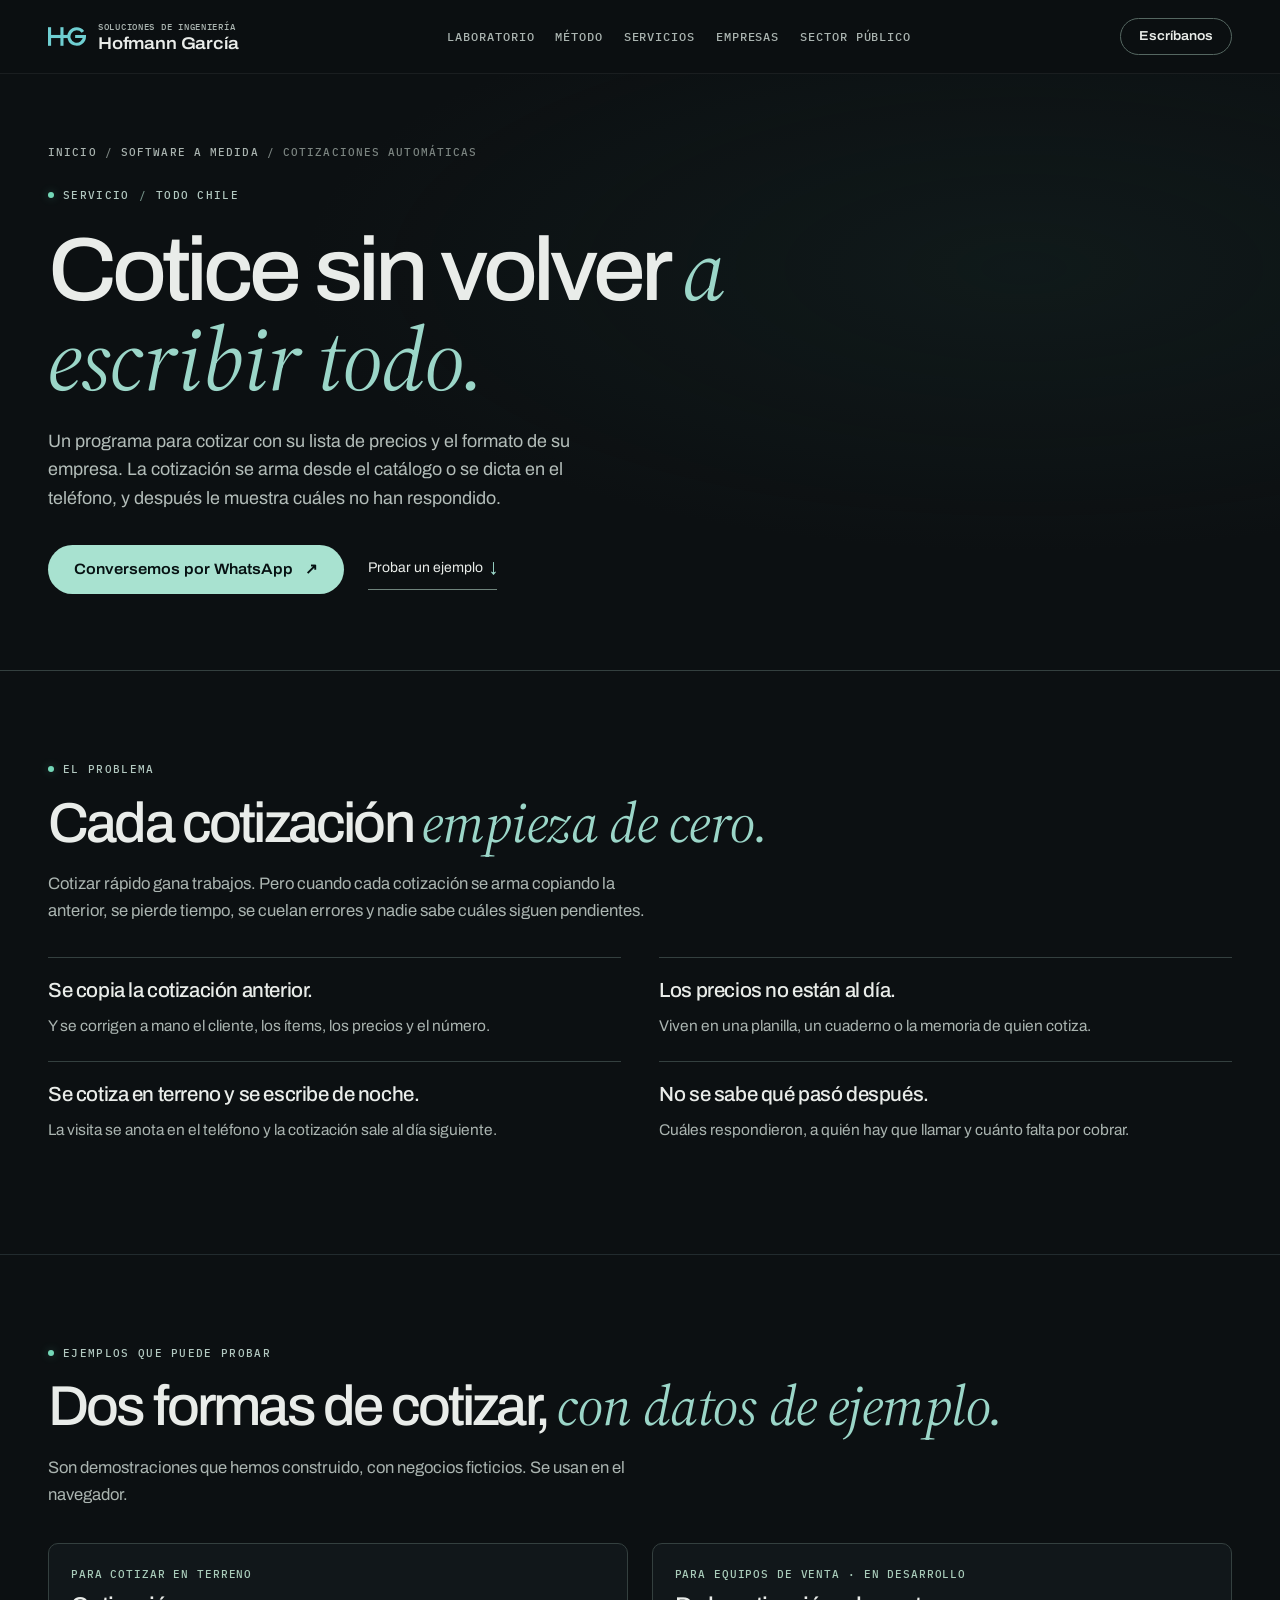
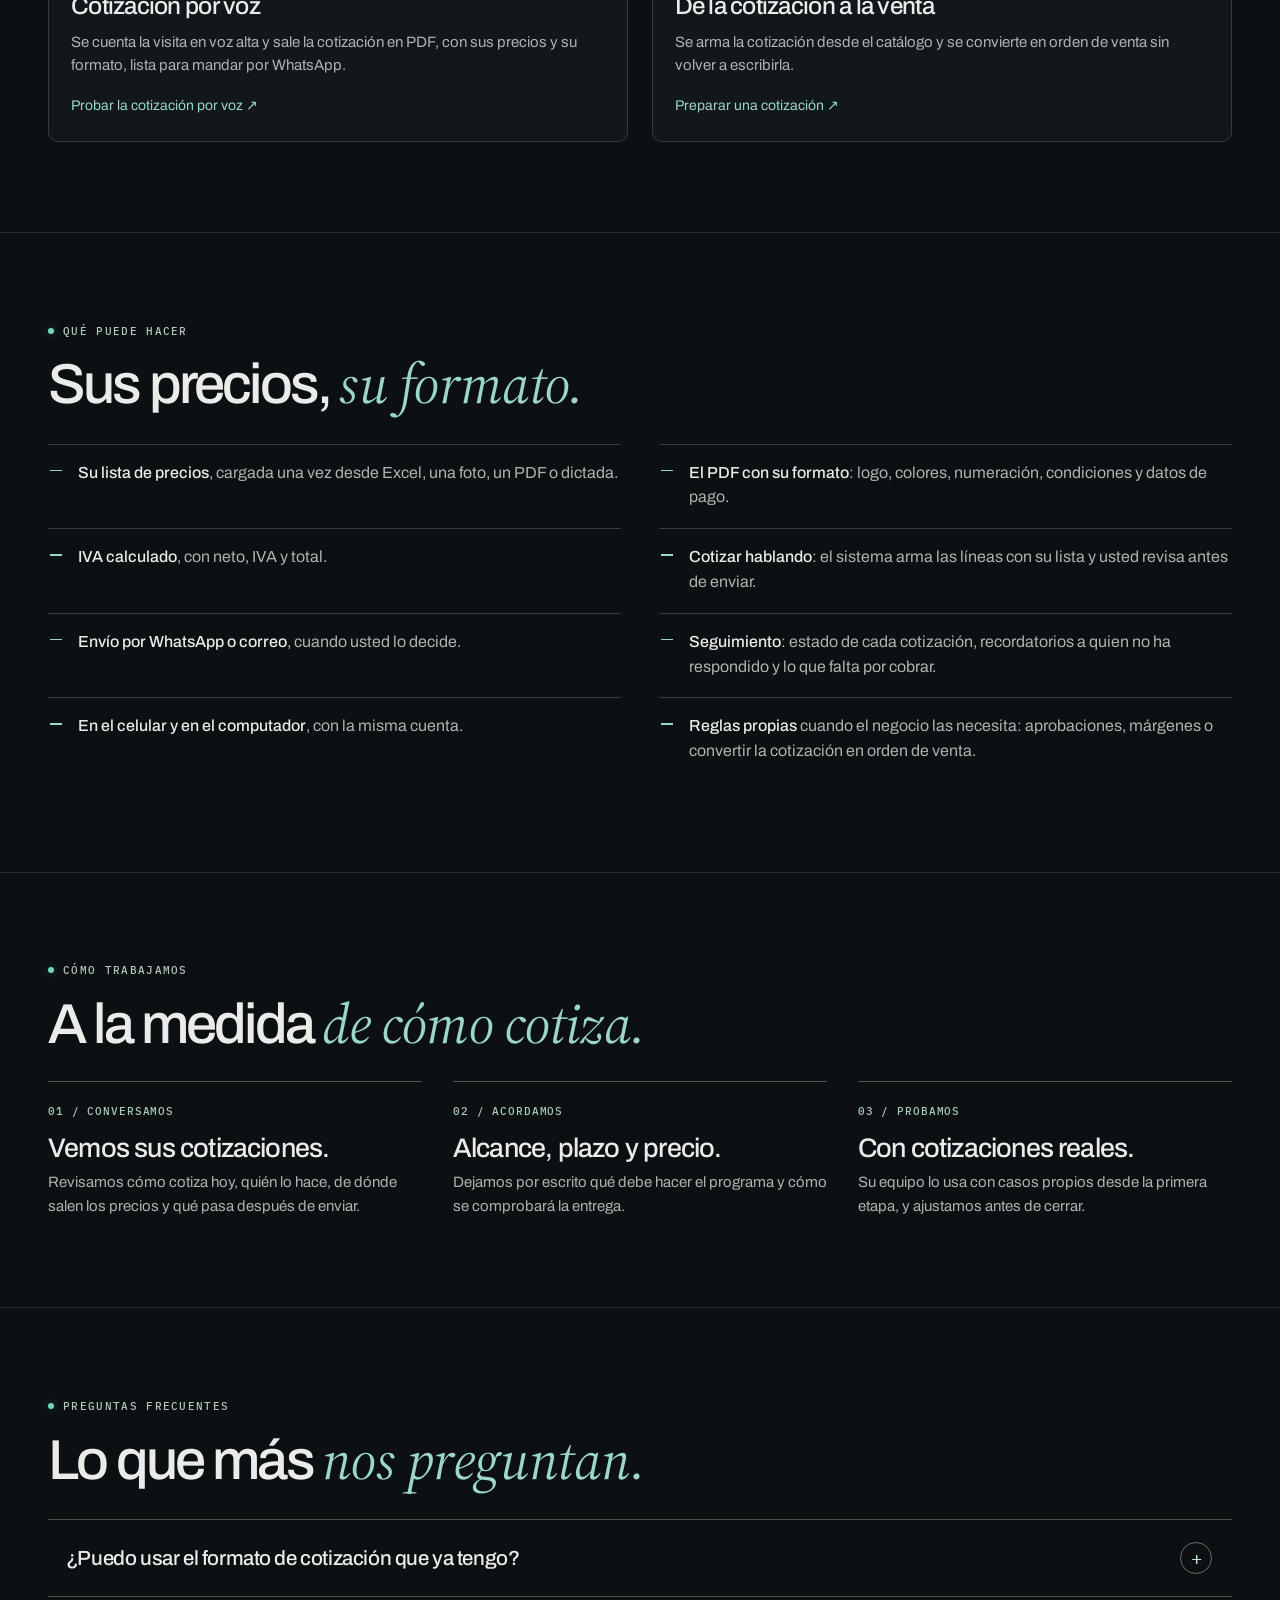
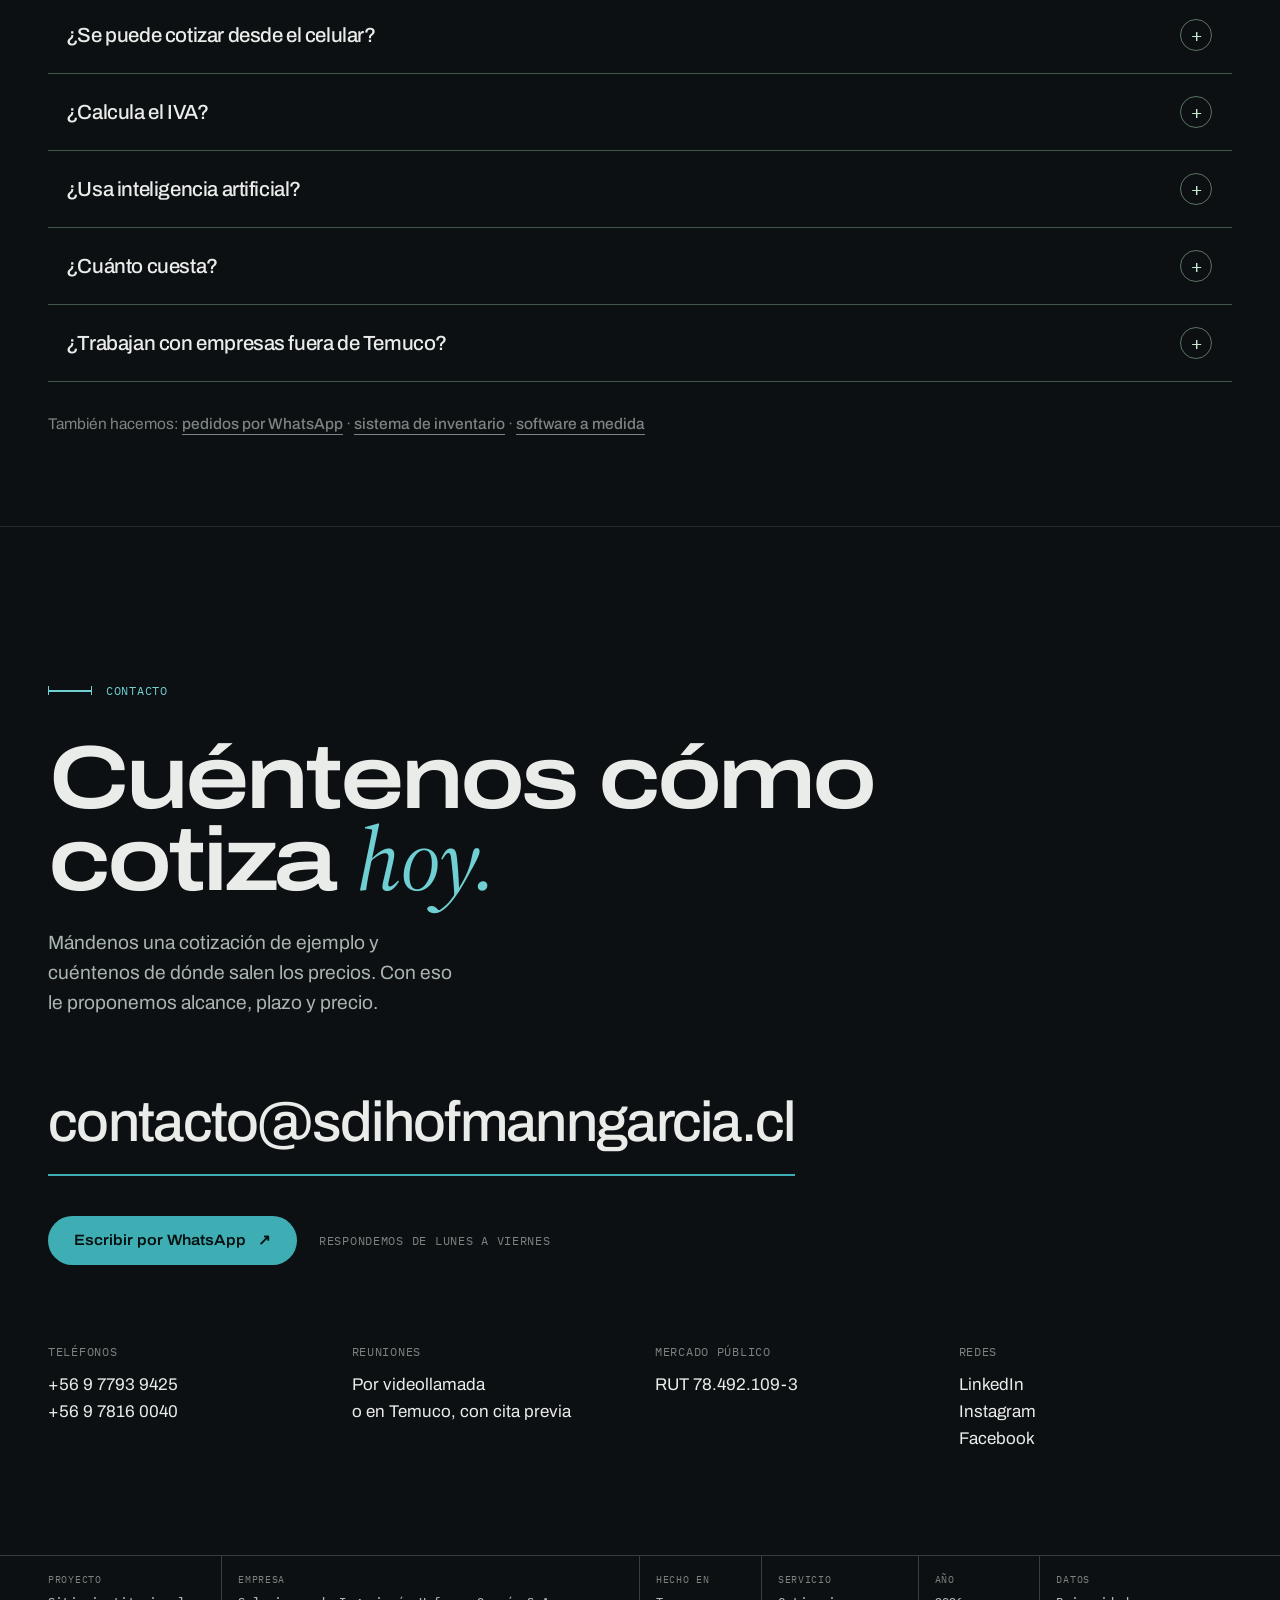
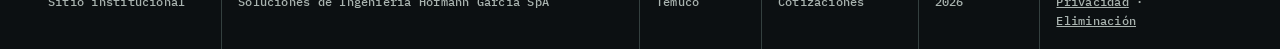
==== commit 8924be00: "Página de servicio: sistema de inventario para tienda online y local Co-Authored-By: Claude Opus 5.5" ====
--- a/cotizaciones-automaticas/index.html
+++ b/cotizaciones-automaticas/index.html
@@ -143,7 +143,7 @@
         <details class="pregunta"><summary>¿Cuánto cuesta?<i aria-hidden="true"></i></summary><p>Depende de cómo cotiza hoy: el tamaño del catálogo, cuántas personas cotizan y si hay aprobaciones o reglas de precio. Antes de empezar acordamos por escrito el alcance, el plazo y el precio. <a class="enlace" href="../desarrollo-de-software-a-medida/">Así trabajamos los proyectos a medida</a>.</p></details>
         <details class="pregunta"><summary>¿Trabajan con empresas fuera de Temuco?<i aria-hidden="true"></i></summary><p>Sí. Trabajamos de forma remota con clientes de todo Chile, con reuniones por videollamada.</p></details>
       </div>
-      <p class="serv-relacionadas">También hacemos: <a class="enlace" href="../pedidos-por-whatsapp/">pedidos por WhatsApp</a> · <a class="enlace" href="../desarrollo-de-software-a-medida/">software a medida</a></p>
+      <p class="serv-relacionadas">También hacemos: <a class="enlace" href="../pedidos-por-whatsapp/">pedidos por WhatsApp</a> · <a class="enlace" href="../sistema-de-inventario/">sistema de inventario</a> · <a class="enlace" href="../desarrollo-de-software-a-medida/">software a medida</a></p>
     </div>
   </section>
 
